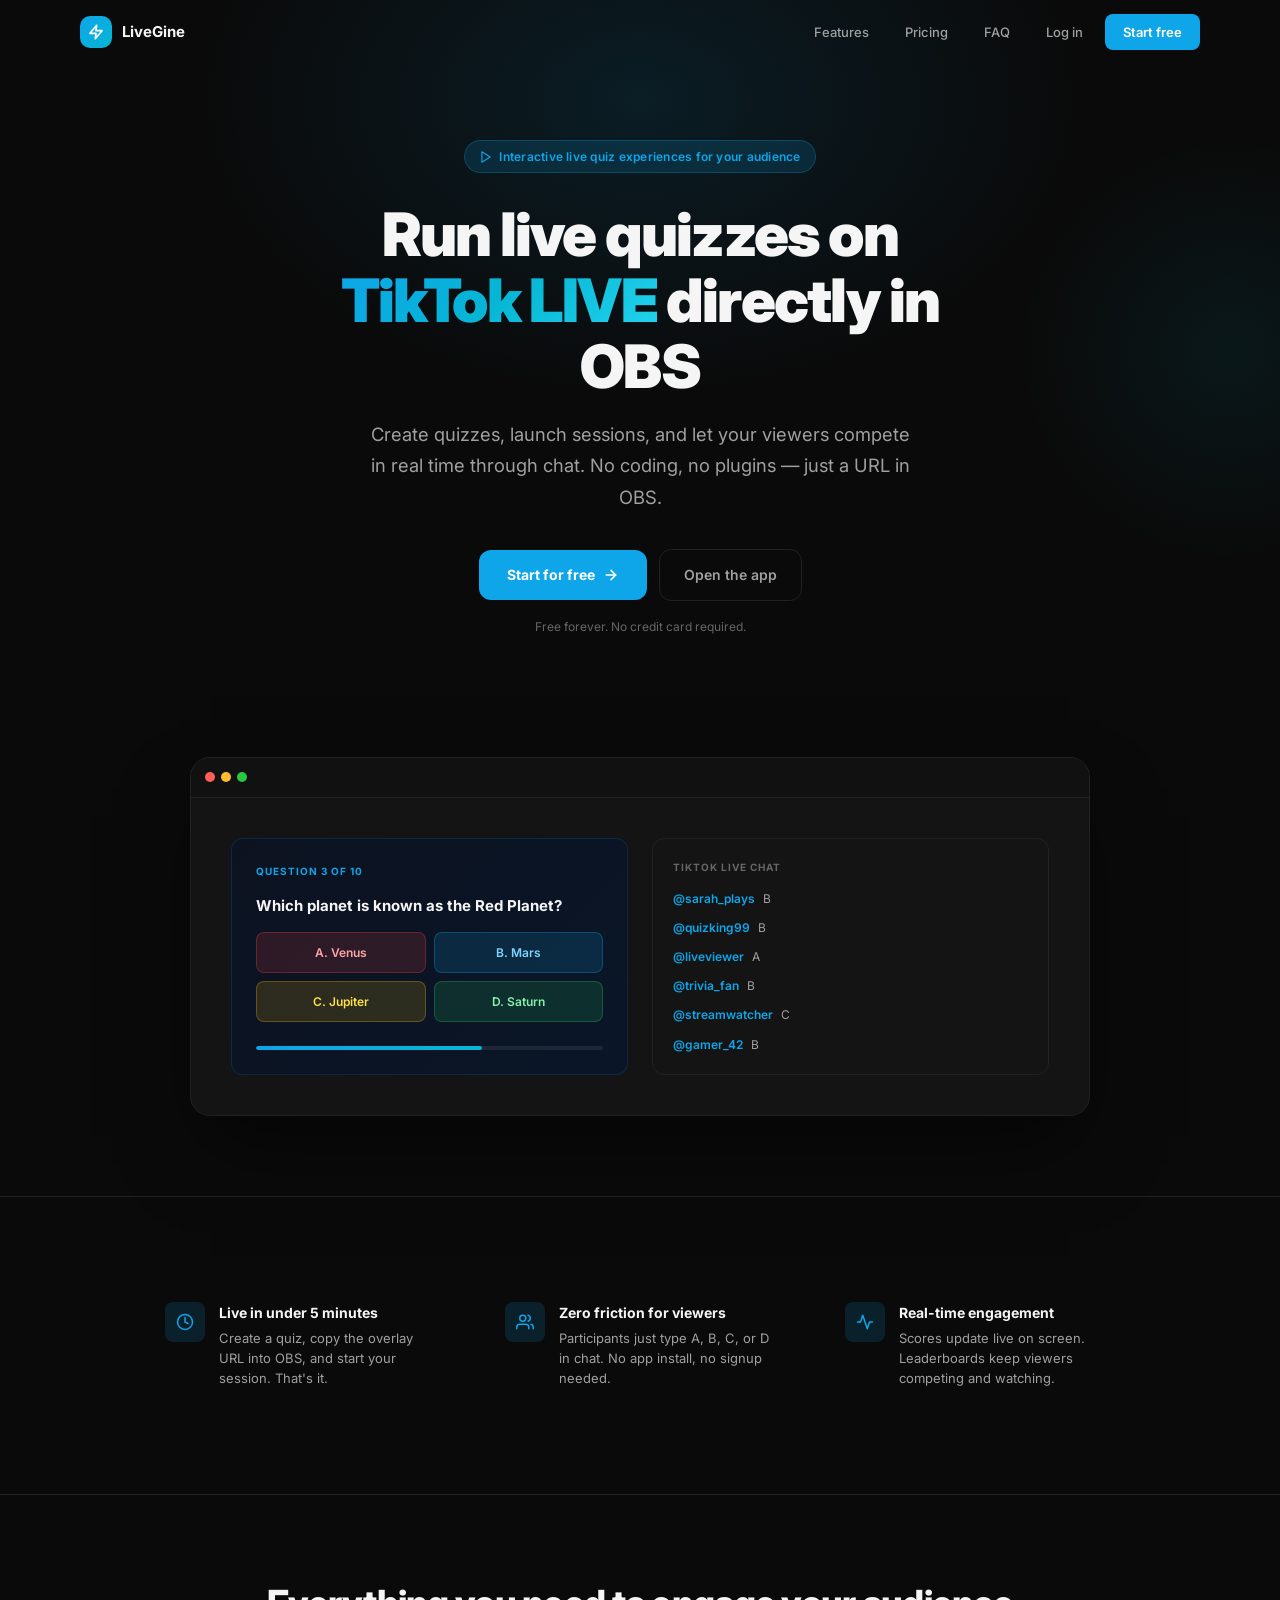
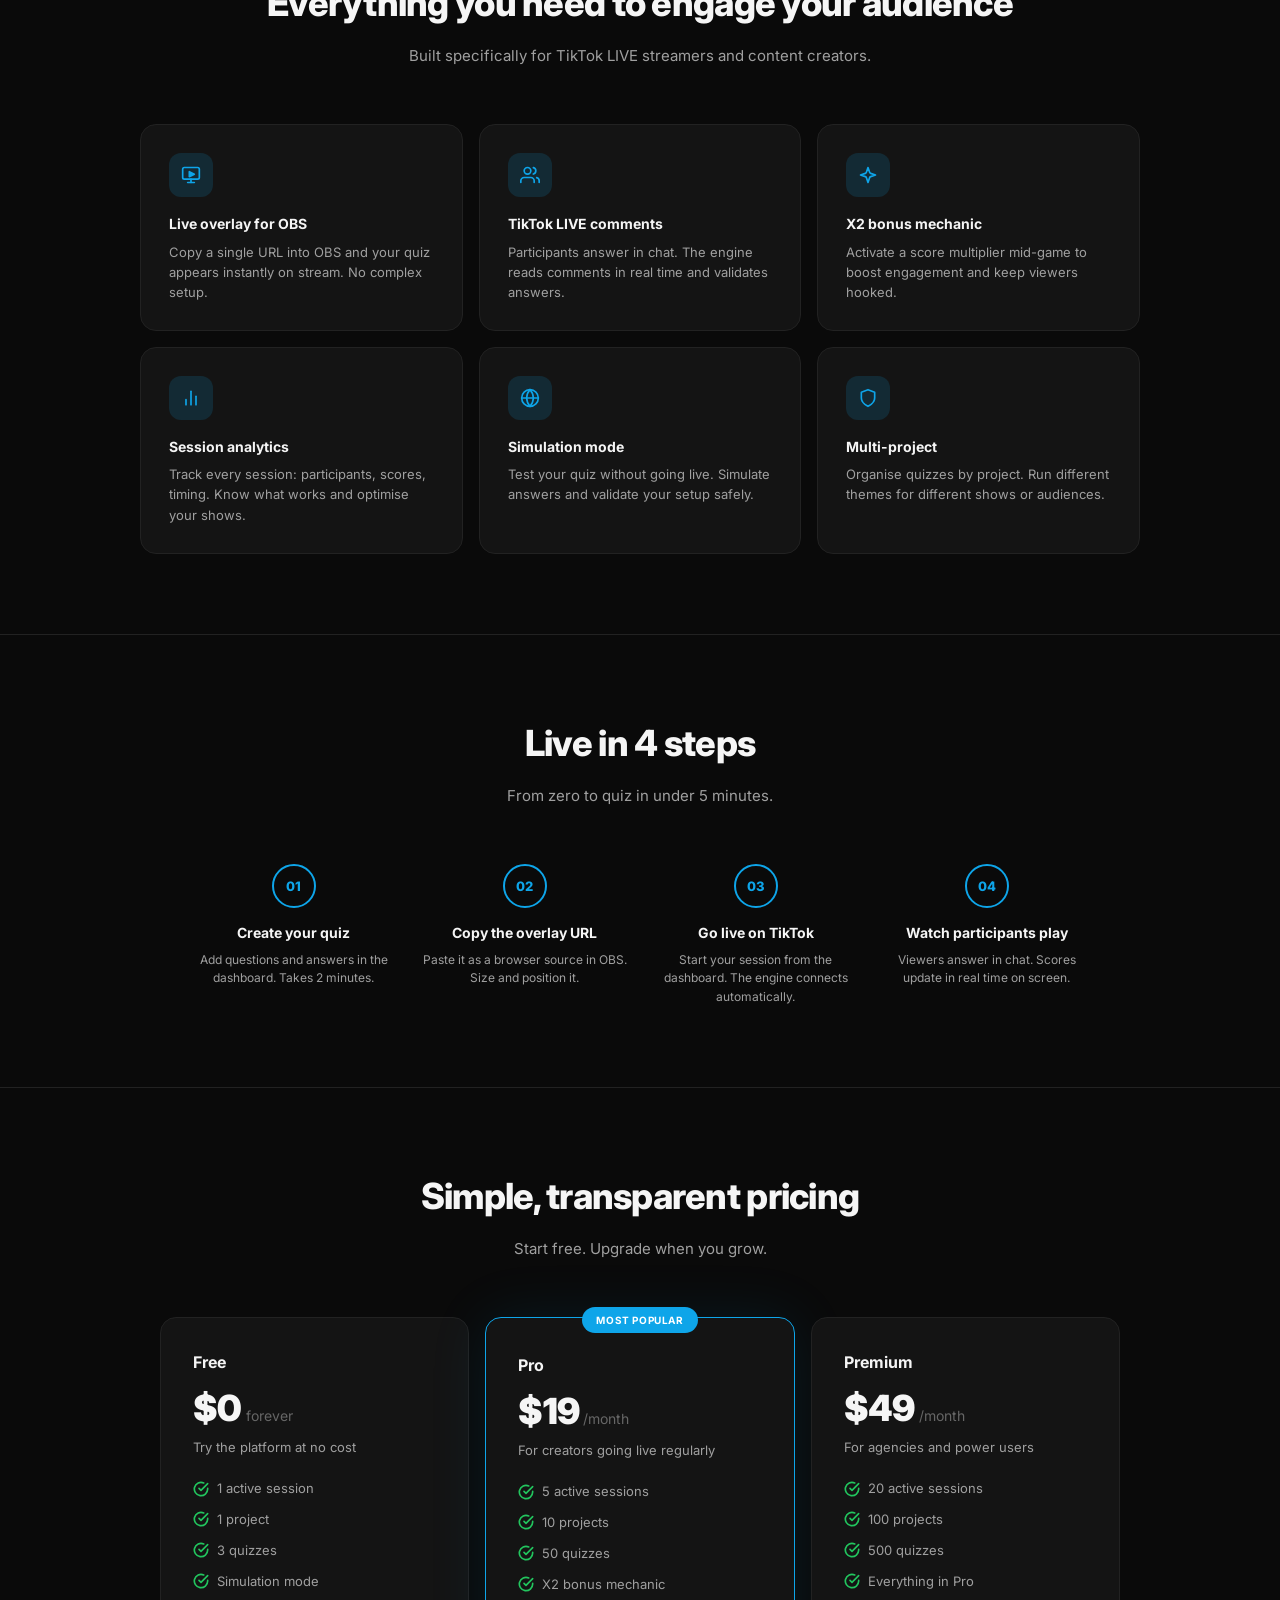
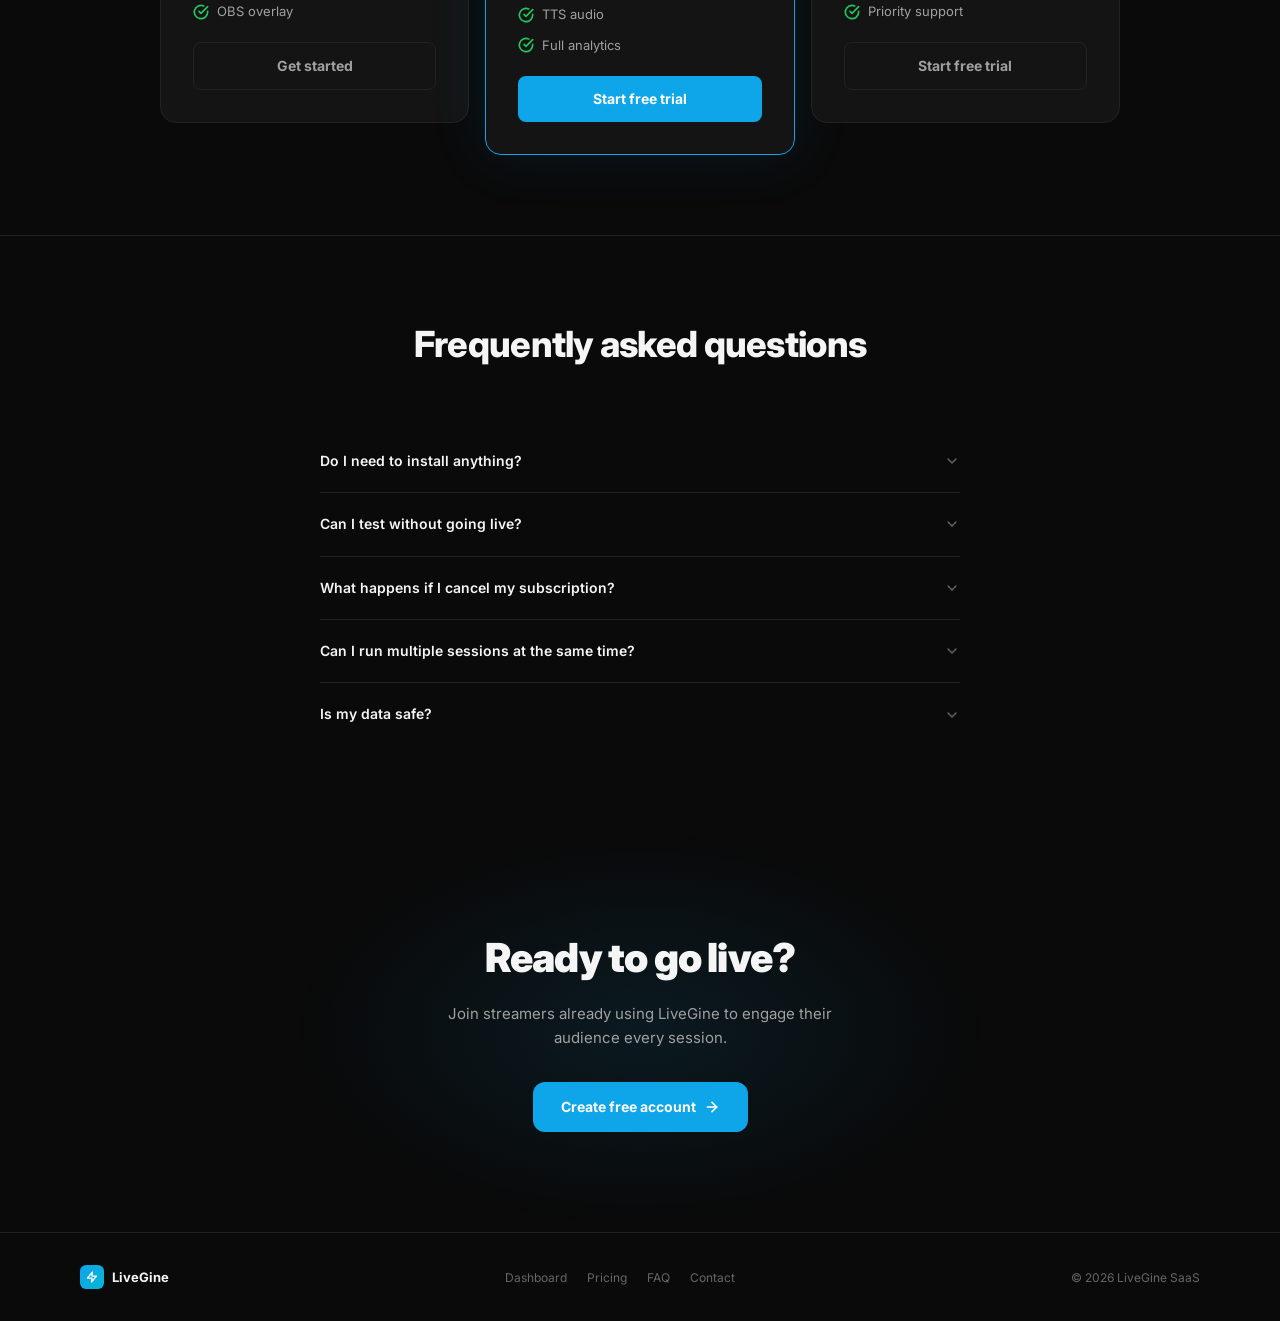
==== deploy/landing/index.html @ 0f33819a "Add standalone HTML landing page" ====
<!DOCTYPE html>
<html lang="en">
<head>
<meta charset="utf-8">
<meta name="viewport" content="width=device-width, initial-scale=1">
<title>LiveGine — Interactive Live Quiz Experiences for Your Audience</title>
<meta name="description" content="Run live quizzes on TikTok LIVE directly in OBS. Create quizzes, launch sessions, and let your viewers compete in real time through chat.">
<meta name="theme-color" content="#0a0a0a">
<link rel="preconnect" href="https://fonts.googleapis.com">
<link rel="preconnect" href="https://fonts.gstatic.com" crossorigin>
<link href="https://fonts.googleapis.com/css2?family=Inter:wght@400;500;600;700;800;900&display=swap" rel="stylesheet">
<style>
*,*::before,*::after{margin:0;padding:0;box-sizing:border-box}
:root{
  --bg-dark:#0a0a0a;--bg-card:#141414;--bg-card-hover:#1a1a1a;
  --text-primary:#f5f5f5;--text-secondary:#a0a0a0;--text-muted:#666;
  --accent:#0ea5e9;--accent-hover:#38bdf8;--accent-glow:rgba(14,165,233,.15);
  --border:#222;--border-hover:#333;
  --radius-sm:8px;--radius-md:12px;--radius-lg:16px;--radius-xl:20px;--radius-pill:100px;
}
html{scroll-behavior:smooth}
body{font-family:'Inter',system-ui,-apple-system,sans-serif;background:var(--bg-dark);color:var(--text-primary);line-height:1.6;-webkit-font-smoothing:antialiased;overflow-x:hidden}

/* ── Nav ─────────────────────────────── */
.nav{position:fixed;top:0;left:0;right:0;z-index:100;padding:0 24px;transition:background .3s,border-color .3s,backdrop-filter .3s}
.nav.scrolled{background:rgba(10,10,10,.85);backdrop-filter:blur(16px);-webkit-backdrop-filter:blur(16px);border-bottom:1px solid var(--border)}
.nav-inner{max-width:1120px;margin:0 auto;height:64px;display:flex;align-items:center;justify-content:space-between}
.nav-brand{display:flex;align-items:center;gap:10px;text-decoration:none}
.nav-logo{width:32px;height:32px;background:linear-gradient(135deg,#0ea5e9,#06b6d4);border-radius:10px;display:flex;align-items:center;justify-content:center}
.nav-logo svg{width:16px;height:16px;color:#fff}
.nav-name{font-weight:700;font-size:15px;color:var(--text-primary)}
.nav-links{display:flex;align-items:center;gap:8px}
.nav-link{font-size:13px;font-weight:500;color:var(--text-secondary);padding:6px 14px;border-radius:var(--radius-sm);text-decoration:none;transition:color .2s,background .2s}
.nav-link:hover{color:var(--text-primary);background:rgba(255,255,255,.05)}
.nav-cta{font-size:13px;font-weight:600;color:#fff;background:var(--accent);padding:8px 18px;border-radius:var(--radius-sm);text-decoration:none;transition:background .2s,transform .1s;border:none;cursor:pointer}
.nav-cta:hover{background:var(--accent-hover);transform:translateY(-1px)}

/* ── Hero ────────────────────────────── */
.hero{position:relative;padding:140px 24px 100px;text-align:center;overflow:hidden}
.hero-glow{position:absolute;top:-200px;left:50%;transform:translateX(-50%);width:900px;height:600px;background:radial-gradient(ellipse,rgba(14,165,233,.12) 0%,transparent 70%);pointer-events:none}
.hero-glow-2{position:absolute;top:100px;right:-200px;width:500px;height:500px;background:radial-gradient(circle,rgba(6,182,212,.08) 0%,transparent 60%);pointer-events:none}
.hero-content{position:relative;max-width:720px;margin:0 auto}
.hero-badge{display:inline-flex;align-items:center;gap:6px;background:var(--accent-glow);border:1px solid rgba(14,165,233,.25);color:var(--accent);font-size:12px;font-weight:600;padding:6px 14px;border-radius:var(--radius-pill);margin-bottom:28px;letter-spacing:.02em}
.hero-badge svg{width:14px;height:14px}
.hero h1{font-size:clamp(2.5rem,6vw,3.75rem);font-weight:900;line-height:1.1;letter-spacing:-.03em;margin-bottom:20px}
.hero h1 .accent{background:linear-gradient(135deg,#0ea5e9,#06b6d4,#22d3ee);-webkit-background-clip:text;-webkit-text-fill-color:transparent;background-clip:text}
.hero-sub{font-size:clamp(1rem,2.5vw,1.15rem);color:var(--text-secondary);max-width:540px;margin:0 auto 36px;line-height:1.7}
.hero-actions{display:flex;align-items:center;justify-content:center;gap:12px;flex-wrap:wrap}
.btn-primary{display:inline-flex;align-items:center;gap:8px;background:var(--accent);color:#fff;font-size:14px;font-weight:700;padding:14px 28px;border-radius:var(--radius-md);text-decoration:none;transition:background .2s,transform .15s,box-shadow .2s;border:none;cursor:pointer;box-shadow:0 0 0 0 rgba(14,165,233,.3)}
.btn-primary:hover{background:var(--accent-hover);transform:translateY(-2px);box-shadow:0 8px 30px rgba(14,165,233,.25)}
.btn-primary svg{width:16px;height:16px}
.btn-secondary{display:inline-flex;align-items:center;gap:8px;font-size:14px;font-weight:600;color:var(--text-secondary);padding:14px 24px;border-radius:var(--radius-md);border:1px solid var(--border);text-decoration:none;transition:color .2s,border-color .2s,background .2s;background:transparent;cursor:pointer}
.btn-secondary:hover{color:var(--text-primary);border-color:var(--border-hover);background:rgba(255,255,255,.03)}
.hero-note{font-size:12px;color:var(--text-muted);margin-top:16px}

/* ── Demo preview ────────────────────── */
.demo{padding:20px 24px 80px;position:relative}
.demo-inner{max-width:900px;margin:0 auto;border-radius:var(--radius-xl);overflow:hidden;border:1px solid var(--border);background:var(--bg-card);box-shadow:0 40px 80px -20px rgba(0,0,0,.6)}
.demo-bar{height:40px;background:#111;display:flex;align-items:center;gap:6px;padding:0 14px;border-bottom:1px solid var(--border)}
.demo-dot{width:10px;height:10px;border-radius:50%;background:#333}
.demo-dot.r{background:#ff5f57}.demo-dot.y{background:#febc2e}.demo-dot.g{background:#28c840}
.demo-screen{padding:40px;display:grid;grid-template-columns:1fr 1fr;gap:24px;min-height:260px}
.demo-overlay{background:linear-gradient(135deg,#0c1220,#0a1628);border-radius:var(--radius-md);padding:24px;border:1px solid rgba(14,165,233,.15);display:flex;flex-direction:column;gap:16px}
.demo-q-badge{font-size:10px;font-weight:700;color:var(--accent);text-transform:uppercase;letter-spacing:.1em}
.demo-q{font-size:15px;font-weight:700;color:var(--text-primary);line-height:1.4}
.demo-answers{display:grid;grid-template-columns:1fr 1fr;gap:8px}
.demo-answer{padding:10px 12px;border-radius:var(--radius-sm);font-size:12px;font-weight:600;text-align:center;border:1px solid rgba(255,255,255,.1)}
.demo-answer.a{background:rgba(239,68,68,.15);border-color:rgba(239,68,68,.3);color:#fca5a5}
.demo-answer.b{background:rgba(14,165,233,.15);border-color:rgba(14,165,233,.3);color:#7dd3fc}
.demo-answer.c{background:rgba(234,179,8,.15);border-color:rgba(234,179,8,.3);color:#fde047}
.demo-answer.d{background:rgba(34,197,94,.15);border-color:rgba(34,197,94,.3);color:#86efac}
.demo-chat{background:var(--bg-card);border-radius:var(--radius-md);padding:20px;border:1px solid var(--border);display:flex;flex-direction:column;gap:10px}
.demo-chat-title{font-size:10px;font-weight:700;color:var(--text-muted);text-transform:uppercase;letter-spacing:.1em;margin-bottom:4px}
.demo-msg{display:flex;align-items:center;gap:8px;font-size:12px}
.demo-msg .user{font-weight:600;color:var(--accent)}
.demo-msg .text{color:var(--text-secondary)}
.demo-timer{width:100%;height:4px;border-radius:4px;background:rgba(255,255,255,.08);overflow:hidden;margin-top:auto}
.demo-timer-fill{height:100%;width:65%;background:linear-gradient(90deg,#0ea5e9,#06b6d4);border-radius:4px;animation:timer-pulse 2s ease-in-out infinite}
@keyframes timer-pulse{0%,100%{opacity:.8}50%{opacity:1}}

/* ── Benefits ────────────────────────── */
.benefits{padding:80px 24px;border-top:1px solid var(--border)}
.benefits-inner{max-width:1000px;margin:0 auto;display:grid;grid-template-columns:repeat(3,1fr);gap:20px}
.benefit{display:flex;align-items:flex-start;gap:14px;padding:24px;border-radius:var(--radius-md);border:1px solid transparent;transition:border-color .2s,background .2s}
.benefit:hover{border-color:var(--border);background:var(--bg-card)}
.benefit-icon{width:40px;height:40px;border-radius:var(--radius-sm);background:var(--accent-glow);display:flex;align-items:center;justify-content:center;flex-shrink:0}
.benefit-icon svg{width:18px;height:18px;color:var(--accent)}
.benefit h3{font-size:14px;font-weight:700;color:var(--text-primary);margin-bottom:4px}
.benefit p{font-size:13px;color:var(--text-secondary);line-height:1.55}

/* ── Section headers ─────────────────── */
.section-header{text-align:center;margin-bottom:56px}
.section-header h2{font-size:clamp(1.5rem,4vw,2.25rem);font-weight:800;letter-spacing:-.02em;margin-bottom:12px}
.section-header p{font-size:15px;color:var(--text-secondary);max-width:480px;margin:0 auto}

/* ── Features ────────────────────────── */
.features{padding:80px 24px;border-top:1px solid var(--border)}
.features-grid{max-width:1000px;margin:0 auto;display:grid;grid-template-columns:repeat(3,1fr);gap:16px}
.feature-card{background:var(--bg-card);border:1px solid var(--border);border-radius:var(--radius-lg);padding:28px;transition:border-color .2s,transform .2s,box-shadow .2s}
.feature-card:hover{border-color:var(--border-hover);transform:translateY(-2px);box-shadow:0 12px 40px rgba(0,0,0,.3)}
.feature-icon{width:44px;height:44px;border-radius:var(--radius-md);background:var(--accent-glow);display:flex;align-items:center;justify-content:center;margin-bottom:16px}
.feature-icon svg{width:20px;height:20px;color:var(--accent)}
.feature-card h3{font-size:14px;font-weight:700;margin-bottom:6px}
.feature-card p{font-size:13px;color:var(--text-secondary);line-height:1.55}

/* ── Steps ───────────────────────────── */
.steps{padding:80px 24px;border-top:1px solid var(--border)}
.steps-grid{max-width:900px;margin:0 auto;display:grid;grid-template-columns:repeat(4,1fr);gap:24px;position:relative}
.steps-line{display:none}
.step{text-align:center}
.step-num{width:44px;height:44px;border-radius:50%;background:transparent;border:2px solid var(--accent);display:flex;align-items:center;justify-content:center;font-size:13px;font-weight:800;color:var(--accent);margin:0 auto 14px;position:relative;z-index:1}
.step h3{font-size:14px;font-weight:700;margin-bottom:6px}
.step p{font-size:12px;color:var(--text-secondary);line-height:1.55}

/* ── Pricing ─────────────────────────── */
.pricing{padding:80px 24px;border-top:1px solid var(--border)}
.pricing-grid{max-width:960px;margin:0 auto;display:grid;grid-template-columns:repeat(3,1fr);gap:16px;align-items:start}
.plan{background:var(--bg-card);border:1px solid var(--border);border-radius:var(--radius-lg);padding:32px;display:flex;flex-direction:column;gap:20px;transition:border-color .2s,transform .2s}
.plan:hover{transform:translateY(-2px)}
.plan.popular{border-color:var(--accent);box-shadow:0 0 60px rgba(14,165,233,.1)}
.plan-badge{text-align:center;margin:-44px 0 0}
.plan-badge span{display:inline-block;background:var(--accent);color:#fff;font-size:10px;font-weight:700;padding:5px 14px;border-radius:var(--radius-pill);text-transform:uppercase;letter-spacing:.06em}
.plan-header h3{font-size:16px;font-weight:700;margin-bottom:4px}
.plan-price{display:flex;align-items:baseline;gap:4px}
.plan-price .amount{font-size:36px;font-weight:900;letter-spacing:-.02em}
.plan-price .period{font-size:14px;color:var(--text-muted)}
.plan-tagline{font-size:13px;color:var(--text-secondary)}
.plan-features{list-style:none;display:flex;flex-direction:column;gap:10px;flex:1}
.plan-features li{display:flex;align-items:center;gap:8px;font-size:13px;color:var(--text-secondary)}
.plan-features li svg{width:16px;height:16px;color:#22c55e;flex-shrink:0}
.plan-cta{display:block;text-align:center;padding:12px;border-radius:var(--radius-sm);font-size:14px;font-weight:700;text-decoration:none;transition:background .2s,transform .1s;border:none;cursor:pointer}
.plan-cta.primary{background:var(--accent);color:#fff}
.plan-cta.primary:hover{background:var(--accent-hover);transform:translateY(-1px)}
.plan-cta.secondary{background:transparent;border:1px solid var(--border);color:var(--text-secondary)}
.plan-cta.secondary:hover{border-color:var(--border-hover);color:var(--text-primary)}

/* ── FAQ ─────────────────────────────── */
.faq{padding:80px 24px;border-top:1px solid var(--border)}
.faq-list{max-width:640px;margin:0 auto}
.faq-item{border-bottom:1px solid var(--border)}
.faq-item:last-child{border-bottom:none}
.faq-q{width:100%;display:flex;align-items:center;justify-content:space-between;gap:16px;padding:20px 0;background:none;border:none;cursor:pointer;text-align:left;font:inherit;color:var(--text-primary);font-size:14px;font-weight:600;transition:color .2s}
.faq-q:hover{color:var(--accent)}
.faq-q svg{width:16px;height:16px;color:var(--text-muted);flex-shrink:0;transition:transform .25s}
.faq-item.open .faq-q svg{transform:rotate(180deg)}
.faq-a{font-size:13px;color:var(--text-secondary);line-height:1.7;padding-bottom:20px;display:none}
.faq-item.open .faq-a{display:block}

/* ── Final CTA ───────────────────────── */
.final-cta{padding:100px 24px;text-align:center;position:relative;overflow:hidden}
.final-cta-glow{position:absolute;top:50%;left:50%;transform:translate(-50%,-50%);width:700px;height:400px;background:radial-gradient(ellipse,rgba(14,165,233,.1) 0%,transparent 70%);pointer-events:none}
.final-cta-content{position:relative}
.final-cta h2{font-size:clamp(1.75rem,4vw,2.5rem);font-weight:900;letter-spacing:-.02em;margin-bottom:12px}
.final-cta p{font-size:15px;color:var(--text-secondary);max-width:420px;margin:0 auto 32px}

/* ── Footer ──────────────────────────── */
.footer{padding:32px 24px;border-top:1px solid var(--border)}
.footer-inner{max-width:1120px;margin:0 auto;display:flex;align-items:center;justify-content:space-between;flex-wrap:wrap;gap:16px}
.footer-brand{display:flex;align-items:center;gap:8px}
.footer-logo{width:24px;height:24px;background:linear-gradient(135deg,#0ea5e9,#06b6d4);border-radius:6px;display:flex;align-items:center;justify-content:center}
.footer-logo svg{width:12px;height:12px;color:#fff}
.footer-name{font-size:13px;font-weight:700;color:var(--text-primary)}
.footer-links{display:flex;align-items:center;gap:20px}
.footer-links a{font-size:12px;color:var(--text-muted);text-decoration:none;transition:color .2s}
.footer-links a:hover{color:var(--text-secondary)}
.footer-copy{font-size:12px;color:var(--text-muted)}

/* ── Responsive ──────────────────────── */
@media(max-width:768px){
  .hero{padding:120px 20px 60px}
  .hero h1{font-size:2.25rem}
  .demo-screen{grid-template-columns:1fr;min-height:auto}
  .benefits-inner{grid-template-columns:1fr}
  .features-grid{grid-template-columns:1fr}
  .steps-grid{grid-template-columns:1fr 1fr;gap:20px}
  .pricing-grid{grid-template-columns:1fr;max-width:400px}
  .plan.popular{order:-1}
  .footer-inner{flex-direction:column;text-align:center}
}
@media(max-width:480px){
  .hero h1{font-size:1.85rem}
  .hero-actions{flex-direction:column;width:100%}
  .btn-primary,.btn-secondary{width:100%;justify-content:center}
  .nav-link.hide-mobile{display:none}
  .steps-grid{grid-template-columns:1fr}
  .demo-answers{grid-template-columns:1fr}
}

/* ── Animations ──────────────────────── */
@keyframes fade-up{from{opacity:0;transform:translateY(20px)}to{opacity:1;transform:translateY(0)}}
.animate-in{animation:fade-up .6s ease-out both}
.delay-1{animation-delay:.1s}.delay-2{animation-delay:.2s}.delay-3{animation-delay:.3s}
</style>
</head>
<body>

<!-- ── Nav ─────────────────────────────────────────────────────────────────── -->
<nav class="nav" id="nav">
  <div class="nav-inner">
    <a href="/" class="nav-brand">
      <div class="nav-logo"><svg xmlns="http://www.w3.org/2000/svg" viewBox="0 0 24 24" fill="none" stroke="currentColor" stroke-width="2.5" stroke-linecap="round" stroke-linejoin="round"><polygon points="13 2 3 14 12 14 11 22 21 10 12 10 13 2"/></svg></div>
      <span class="nav-name">LiveGine</span>
    </a>
    <div class="nav-links">
      <a href="#features" class="nav-link hide-mobile">Features</a>
      <a href="#pricing" class="nav-link hide-mobile">Pricing</a>
      <a href="#faq" class="nav-link hide-mobile">FAQ</a>
      <a href="https://app.livegine.com" class="nav-link">Log in</a>
      <a href="https://app.livegine.com" class="nav-cta">Start free</a>
    </div>
  </div>
</nav>

<!-- ── Hero ────────────────────────────────────────────────────────────────── -->
<section class="hero">
  <div class="hero-glow"></div>
  <div class="hero-glow-2"></div>
  <div class="hero-content">
    <div class="hero-badge animate-in">
      <svg xmlns="http://www.w3.org/2000/svg" viewBox="0 0 24 24" fill="none" stroke="currentColor" stroke-width="2" stroke-linecap="round" stroke-linejoin="round"><polygon points="5 3 19 12 5 21 5 3"/></svg>
      Interactive live quiz experiences for your audience
    </div>
    <h1 class="animate-in delay-1">
      Run live quizzes on<br><span class="accent">TikTok LIVE</span> directly in OBS
    </h1>
    <p class="hero-sub animate-in delay-2">
      Create quizzes, launch sessions, and let your viewers compete in real time through chat. No coding, no plugins — just a URL in OBS.
    </p>
    <div class="hero-actions animate-in delay-3">
      <a href="https://app.livegine.com" class="btn-primary">
        Start for free
        <svg xmlns="http://www.w3.org/2000/svg" viewBox="0 0 24 24" fill="none" stroke="currentColor" stroke-width="2.5" stroke-linecap="round" stroke-linejoin="round"><line x1="5" y1="12" x2="19" y2="12"/><polyline points="12 5 19 12 12 19"/></svg>
      </a>
      <a href="https://app.livegine.com" class="btn-secondary">Open the app</a>
    </div>
    <p class="hero-note">Free forever. No credit card required.</p>
  </div>
</section>

<!-- ── Demo preview ────────────────────────────────────────────────────────── -->
<section class="demo">
  <div class="demo-inner animate-in">
    <div class="demo-bar">
      <span class="demo-dot r"></span>
      <span class="demo-dot y"></span>
      <span class="demo-dot g"></span>
    </div>
    <div class="demo-screen">
      <div class="demo-overlay">
        <span class="demo-q-badge">Question 3 of 10</span>
        <p class="demo-q">Which planet is known as the Red Planet?</p>
        <div class="demo-answers">
          <div class="demo-answer a">A. Venus</div>
          <div class="demo-answer b">B. Mars</div>
          <div class="demo-answer c">C. Jupiter</div>
          <div class="demo-answer d">D. Saturn</div>
        </div>
        <div class="demo-timer"><div class="demo-timer-fill"></div></div>
      </div>
      <div class="demo-chat">
        <span class="demo-chat-title">TikTok LIVE Chat</span>
        <div class="demo-msg"><span class="user">@sarah_plays</span><span class="text">B</span></div>
        <div class="demo-msg"><span class="user">@quizking99</span><span class="text">B</span></div>
        <div class="demo-msg"><span class="user">@liveviewer</span><span class="text">A</span></div>
        <div class="demo-msg"><span class="user">@trivia_fan</span><span class="text">B</span></div>
        <div class="demo-msg"><span class="user">@streamwatcher</span><span class="text">C</span></div>
        <div class="demo-msg"><span class="user">@gamer_42</span><span class="text">B</span></div>
      </div>
    </div>
  </div>
</section>

<!-- ── Benefits bar ────────────────────────────────────────────────────────── -->
<section class="benefits">
  <div class="benefits-inner">
    <div class="benefit">
      <div class="benefit-icon"><svg xmlns="http://www.w3.org/2000/svg" viewBox="0 0 24 24" fill="none" stroke="currentColor" stroke-width="2" stroke-linecap="round" stroke-linejoin="round"><circle cx="12" cy="12" r="10"/><polyline points="12 6 12 12 16 14"/></svg></div>
      <div><h3>Live in under 5 minutes</h3><p>Create a quiz, copy the overlay URL into OBS, and start your session. That's it.</p></div>
    </div>
    <div class="benefit">
      <div class="benefit-icon"><svg xmlns="http://www.w3.org/2000/svg" viewBox="0 0 24 24" fill="none" stroke="currentColor" stroke-width="2" stroke-linecap="round" stroke-linejoin="round"><path d="M17 21v-2a4 4 0 0 0-4-4H5a4 4 0 0 0-4 4v2"/><circle cx="9" cy="7" r="4"/><path d="M23 21v-2a4 4 0 0 0-3-3.87"/><path d="M16 3.13a4 4 0 0 1 0 7.75"/></svg></div>
      <div><h3>Zero friction for viewers</h3><p>Participants just type A, B, C, or D in chat. No app install, no signup needed.</p></div>
    </div>
    <div class="benefit">
      <div class="benefit-icon"><svg xmlns="http://www.w3.org/2000/svg" viewBox="0 0 24 24" fill="none" stroke="currentColor" stroke-width="2" stroke-linecap="round" stroke-linejoin="round"><polyline points="22 12 18 12 15 21 9 3 6 12 2 12"/></svg></div>
      <div><h3>Real-time engagement</h3><p>Scores update live on screen. Leaderboards keep viewers competing and watching.</p></div>
    </div>
  </div>
</section>

<!-- ── Features ─────────────────────────────────────────────────────────────── -->
<section class="features" id="features">
  <div class="section-header">
    <h2>Everything you need to engage your audience</h2>
    <p>Built specifically for TikTok LIVE streamers and content creators.</p>
  </div>
  <div class="features-grid">
    <div class="feature-card">
      <div class="feature-icon"><svg xmlns="http://www.w3.org/2000/svg" viewBox="0 0 24 24" fill="none" stroke="currentColor" stroke-width="2" stroke-linecap="round" stroke-linejoin="round"><rect x="2" y="3" width="20" height="14" rx="2" ry="2"/><line x1="8" y1="21" x2="16" y2="21"/><line x1="12" y1="17" x2="12" y2="21"/><polygon points="10 8 16 11 10 14 10 8" fill="currentColor"/></svg></div>
      <h3>Live overlay for OBS</h3>
      <p>Copy a single URL into OBS and your quiz appears instantly on stream. No complex setup.</p>
    </div>
    <div class="feature-card">
      <div class="feature-icon"><svg xmlns="http://www.w3.org/2000/svg" viewBox="0 0 24 24" fill="none" stroke="currentColor" stroke-width="2" stroke-linecap="round" stroke-linejoin="round"><path d="M17 21v-2a4 4 0 0 0-4-4H5a4 4 0 0 0-4 4v2"/><circle cx="9" cy="7" r="4"/><path d="M23 21v-2a4 4 0 0 0-3-3.87"/><path d="M16 3.13a4 4 0 0 1 0 7.75"/></svg></div>
      <h3>TikTok LIVE comments</h3>
      <p>Participants answer in chat. The engine reads comments in real time and validates answers.</p>
    </div>
    <div class="feature-card">
      <div class="feature-icon"><svg xmlns="http://www.w3.org/2000/svg" viewBox="0 0 24 24" fill="none" stroke="currentColor" stroke-width="2" stroke-linecap="round" stroke-linejoin="round"><path d="m12 3-1.912 5.813a2 2 0 0 1-1.275 1.275L3 12l5.813 1.912a2 2 0 0 1 1.275 1.275L12 21l1.912-5.813a2 2 0 0 1 1.275-1.275L21 12l-5.813-1.912a2 2 0 0 1-1.275-1.275L12 3Z"/></svg></div>
      <h3>X2 bonus mechanic</h3>
      <p>Activate a score multiplier mid-game to boost engagement and keep viewers hooked.</p>
    </div>
    <div class="feature-card">
      <div class="feature-icon"><svg xmlns="http://www.w3.org/2000/svg" viewBox="0 0 24 24" fill="none" stroke="currentColor" stroke-width="2" stroke-linecap="round" stroke-linejoin="round"><line x1="18" y1="20" x2="18" y2="10"/><line x1="12" y1="20" x2="12" y2="4"/><line x1="6" y1="20" x2="6" y2="14"/></svg></div>
      <h3>Session analytics</h3>
      <p>Track every session: participants, scores, timing. Know what works and optimise your shows.</p>
    </div>
    <div class="feature-card">
      <div class="feature-icon"><svg xmlns="http://www.w3.org/2000/svg" viewBox="0 0 24 24" fill="none" stroke="currentColor" stroke-width="2" stroke-linecap="round" stroke-linejoin="round"><circle cx="12" cy="12" r="10"/><line x1="2" y1="12" x2="22" y2="12"/><path d="M12 2a15.3 15.3 0 0 1 4 10 15.3 15.3 0 0 1-4 10 15.3 15.3 0 0 1-4-10 15.3 15.3 0 0 1 4-10z"/></svg></div>
      <h3>Simulation mode</h3>
      <p>Test your quiz without going live. Simulate answers and validate your setup safely.</p>
    </div>
    <div class="feature-card">
      <div class="feature-icon"><svg xmlns="http://www.w3.org/2000/svg" viewBox="0 0 24 24" fill="none" stroke="currentColor" stroke-width="2" stroke-linecap="round" stroke-linejoin="round"><path d="M12 22s8-4 8-10V5l-8-3-8 3v7c0 6 8 10 8 10z"/></svg></div>
      <h3>Multi-project</h3>
      <p>Organise quizzes by project. Run different themes for different shows or audiences.</p>
    </div>
  </div>
</section>

<!-- ── Steps ────────────────────────────────────────────────────────────────── -->
<section class="steps">
  <div class="section-header">
    <h2>Live in 4 steps</h2>
    <p>From zero to quiz in under 5 minutes.</p>
  </div>
  <div class="steps-grid">
    <div class="step">
      <div class="step-num">01</div>
      <h3>Create your quiz</h3>
      <p>Add questions and answers in the dashboard. Takes 2 minutes.</p>
    </div>
    <div class="step">
      <div class="step-num">02</div>
      <h3>Copy the overlay URL</h3>
      <p>Paste it as a browser source in OBS. Size and position it.</p>
    </div>
    <div class="step">
      <div class="step-num">03</div>
      <h3>Go live on TikTok</h3>
      <p>Start your session from the dashboard. The engine connects automatically.</p>
    </div>
    <div class="step">
      <div class="step-num">04</div>
      <h3>Watch participants play</h3>
      <p>Viewers answer in chat. Scores update in real time on screen.</p>
    </div>
  </div>
</section>

<!-- ── Pricing ──────────────────────────────────────────────────────────────── -->
<section class="pricing" id="pricing">
  <div class="section-header">
    <h2>Simple, transparent pricing</h2>
    <p>Start free. Upgrade when you grow.</p>
  </div>
  <div class="pricing-grid">
    <!-- Free -->
    <div class="plan">
      <div class="plan-header">
        <h3>Free</h3>
        <div class="plan-price"><span class="amount">$0</span><span class="period">forever</span></div>
        <p class="plan-tagline">Try the platform at no cost</p>
      </div>
      <ul class="plan-features">
        <li><svg xmlns="http://www.w3.org/2000/svg" viewBox="0 0 24 24" fill="none" stroke="currentColor" stroke-width="2.5" stroke-linecap="round" stroke-linejoin="round"><path d="M22 11.08V12a10 10 0 1 1-5.93-9.14"/><polyline points="22 4 12 14.01 9 11.01"/></svg>1 active session</li>
        <li><svg xmlns="http://www.w3.org/2000/svg" viewBox="0 0 24 24" fill="none" stroke="currentColor" stroke-width="2.5" stroke-linecap="round" stroke-linejoin="round"><path d="M22 11.08V12a10 10 0 1 1-5.93-9.14"/><polyline points="22 4 12 14.01 9 11.01"/></svg>1 project</li>
        <li><svg xmlns="http://www.w3.org/2000/svg" viewBox="0 0 24 24" fill="none" stroke="currentColor" stroke-width="2.5" stroke-linecap="round" stroke-linejoin="round"><path d="M22 11.08V12a10 10 0 1 1-5.93-9.14"/><polyline points="22 4 12 14.01 9 11.01"/></svg>3 quizzes</li>
        <li><svg xmlns="http://www.w3.org/2000/svg" viewBox="0 0 24 24" fill="none" stroke="currentColor" stroke-width="2.5" stroke-linecap="round" stroke-linejoin="round"><path d="M22 11.08V12a10 10 0 1 1-5.93-9.14"/><polyline points="22 4 12 14.01 9 11.01"/></svg>Simulation mode</li>
        <li><svg xmlns="http://www.w3.org/2000/svg" viewBox="0 0 24 24" fill="none" stroke="currentColor" stroke-width="2.5" stroke-linecap="round" stroke-linejoin="round"><path d="M22 11.08V12a10 10 0 1 1-5.93-9.14"/><polyline points="22 4 12 14.01 9 11.01"/></svg>OBS overlay</li>
      </ul>
      <a href="https://app.livegine.com" class="plan-cta secondary">Get started</a>
    </div>
    <!-- Pro -->
    <div class="plan popular">
      <div class="plan-badge"><span>Most popular</span></div>
      <div class="plan-header">
        <h3>Pro</h3>
        <div class="plan-price"><span class="amount">$19</span><span class="period">/month</span></div>
        <p class="plan-tagline">For creators going live regularly</p>
      </div>
      <ul class="plan-features">
        <li><svg xmlns="http://www.w3.org/2000/svg" viewBox="0 0 24 24" fill="none" stroke="currentColor" stroke-width="2.5" stroke-linecap="round" stroke-linejoin="round"><path d="M22 11.08V12a10 10 0 1 1-5.93-9.14"/><polyline points="22 4 12 14.01 9 11.01"/></svg>5 active sessions</li>
        <li><svg xmlns="http://www.w3.org/2000/svg" viewBox="0 0 24 24" fill="none" stroke="currentColor" stroke-width="2.5" stroke-linecap="round" stroke-linejoin="round"><path d="M22 11.08V12a10 10 0 1 1-5.93-9.14"/><polyline points="22 4 12 14.01 9 11.01"/></svg>10 projects</li>
        <li><svg xmlns="http://www.w3.org/2000/svg" viewBox="0 0 24 24" fill="none" stroke="currentColor" stroke-width="2.5" stroke-linecap="round" stroke-linejoin="round"><path d="M22 11.08V12a10 10 0 1 1-5.93-9.14"/><polyline points="22 4 12 14.01 9 11.01"/></svg>50 quizzes</li>
        <li><svg xmlns="http://www.w3.org/2000/svg" viewBox="0 0 24 24" fill="none" stroke="currentColor" stroke-width="2.5" stroke-linecap="round" stroke-linejoin="round"><path d="M22 11.08V12a10 10 0 1 1-5.93-9.14"/><polyline points="22 4 12 14.01 9 11.01"/></svg>X2 bonus mechanic</li>
        <li><svg xmlns="http://www.w3.org/2000/svg" viewBox="0 0 24 24" fill="none" stroke="currentColor" stroke-width="2.5" stroke-linecap="round" stroke-linejoin="round"><path d="M22 11.08V12a10 10 0 1 1-5.93-9.14"/><polyline points="22 4 12 14.01 9 11.01"/></svg>TTS audio</li>
        <li><svg xmlns="http://www.w3.org/2000/svg" viewBox="0 0 24 24" fill="none" stroke="currentColor" stroke-width="2.5" stroke-linecap="round" stroke-linejoin="round"><path d="M22 11.08V12a10 10 0 1 1-5.93-9.14"/><polyline points="22 4 12 14.01 9 11.01"/></svg>Full analytics</li>
      </ul>
      <a href="https://app.livegine.com" class="plan-cta primary">Start free trial</a>
    </div>
    <!-- Premium -->
    <div class="plan">
      <div class="plan-header">
        <h3>Premium</h3>
        <div class="plan-price"><span class="amount">$49</span><span class="period">/month</span></div>
        <p class="plan-tagline">For agencies and power users</p>
      </div>
      <ul class="plan-features">
        <li><svg xmlns="http://www.w3.org/2000/svg" viewBox="0 0 24 24" fill="none" stroke="currentColor" stroke-width="2.5" stroke-linecap="round" stroke-linejoin="round"><path d="M22 11.08V12a10 10 0 1 1-5.93-9.14"/><polyline points="22 4 12 14.01 9 11.01"/></svg>20 active sessions</li>
        <li><svg xmlns="http://www.w3.org/2000/svg" viewBox="0 0 24 24" fill="none" stroke="currentColor" stroke-width="2.5" stroke-linecap="round" stroke-linejoin="round"><path d="M22 11.08V12a10 10 0 1 1-5.93-9.14"/><polyline points="22 4 12 14.01 9 11.01"/></svg>100 projects</li>
        <li><svg xmlns="http://www.w3.org/2000/svg" viewBox="0 0 24 24" fill="none" stroke="currentColor" stroke-width="2.5" stroke-linecap="round" stroke-linejoin="round"><path d="M22 11.08V12a10 10 0 1 1-5.93-9.14"/><polyline points="22 4 12 14.01 9 11.01"/></svg>500 quizzes</li>
        <li><svg xmlns="http://www.w3.org/2000/svg" viewBox="0 0 24 24" fill="none" stroke="currentColor" stroke-width="2.5" stroke-linecap="round" stroke-linejoin="round"><path d="M22 11.08V12a10 10 0 1 1-5.93-9.14"/><polyline points="22 4 12 14.01 9 11.01"/></svg>Everything in Pro</li>
        <li><svg xmlns="http://www.w3.org/2000/svg" viewBox="0 0 24 24" fill="none" stroke="currentColor" stroke-width="2.5" stroke-linecap="round" stroke-linejoin="round"><path d="M22 11.08V12a10 10 0 1 1-5.93-9.14"/><polyline points="22 4 12 14.01 9 11.01"/></svg>Priority support</li>
      </ul>
      <a href="https://app.livegine.com" class="plan-cta secondary">Start free trial</a>
    </div>
  </div>
</section>

<!-- ── FAQ ──────────────────────────────────────────────────────────────────── -->
<section class="faq" id="faq">
  <div class="section-header">
    <h2>Frequently asked questions</h2>
  </div>
  <div class="faq-list">
    <div class="faq-item">
      <button class="faq-q" onclick="this.parentElement.classList.toggle('open')">
        Do I need to install anything?
        <svg xmlns="http://www.w3.org/2000/svg" viewBox="0 0 24 24" fill="none" stroke="currentColor" stroke-width="2" stroke-linecap="round" stroke-linejoin="round"><polyline points="6 9 12 15 18 9"/></svg>
      </button>
      <div class="faq-a">No. The dashboard is fully browser-based. Only OBS is needed on your streaming computer to display the overlay.</div>
    </div>
    <div class="faq-item">
      <button class="faq-q" onclick="this.parentElement.classList.toggle('open')">
        Can I test without going live?
        <svg xmlns="http://www.w3.org/2000/svg" viewBox="0 0 24 24" fill="none" stroke="currentColor" stroke-width="2" stroke-linecap="round" stroke-linejoin="round"><polyline points="6 9 12 15 18 9"/></svg>
      </button>
      <div class="faq-a">Yes. Simulation mode lets you run a full quiz session without a TikTok LIVE, so you can rehearse and validate your setup.</div>
    </div>
    <div class="faq-item">
      <button class="faq-q" onclick="this.parentElement.classList.toggle('open')">
        What happens if I cancel my subscription?
        <svg xmlns="http://www.w3.org/2000/svg" viewBox="0 0 24 24" fill="none" stroke="currentColor" stroke-width="2" stroke-linecap="round" stroke-linejoin="round"><polyline points="6 9 12 15 18 9"/></svg>
      </button>
      <div class="faq-a">Your account reverts to the Free plan at the end of the billing period. You keep access to your projects and quizzes.</div>
    </div>
    <div class="faq-item">
      <button class="faq-q" onclick="this.parentElement.classList.toggle('open')">
        Can I run multiple sessions at the same time?
        <svg xmlns="http://www.w3.org/2000/svg" viewBox="0 0 24 24" fill="none" stroke="currentColor" stroke-width="2" stroke-linecap="round" stroke-linejoin="round"><polyline points="6 9 12 15 18 9"/></svg>
      </button>
      <div class="faq-a">Yes, on Pro and Premium plans. Each session runs in full isolation with its own overlay URL and quiz engine.</div>
    </div>
    <div class="faq-item">
      <button class="faq-q" onclick="this.parentElement.classList.toggle('open')">
        Is my data safe?
        <svg xmlns="http://www.w3.org/2000/svg" viewBox="0 0 24 24" fill="none" stroke="currentColor" stroke-width="2" stroke-linecap="round" stroke-linejoin="round"><polyline points="6 9 12 15 18 9"/></svg>
      </button>
      <div class="faq-a">Yes. Each user's data is isolated. Sessions, quizzes and scores are stored securely and never shared.</div>
    </div>
  </div>
</section>

<!-- ── Final CTA ───────────────────────────────────────────────────────────── -->
<section class="final-cta">
  <div class="final-cta-glow"></div>
  <div class="final-cta-content">
    <h2>Ready to go live?</h2>
    <p>Join streamers already using LiveGine to engage their audience every session.</p>
    <a href="https://app.livegine.com" class="btn-primary">
      Create free account
      <svg xmlns="http://www.w3.org/2000/svg" viewBox="0 0 24 24" fill="none" stroke="currentColor" stroke-width="2.5" stroke-linecap="round" stroke-linejoin="round"><line x1="5" y1="12" x2="19" y2="12"/><polyline points="12 5 19 12 12 19"/></svg>
    </a>
  </div>
</section>

<!-- ── Footer ──────────────────────────────────────────────────────────────── -->
<footer class="footer">
  <div class="footer-inner">
    <div class="footer-brand">
      <div class="footer-logo"><svg xmlns="http://www.w3.org/2000/svg" viewBox="0 0 24 24" fill="none" stroke="currentColor" stroke-width="2.5" stroke-linecap="round" stroke-linejoin="round"><polygon points="13 2 3 14 12 14 11 22 21 10 12 10 13 2"/></svg></div>
      <span class="footer-name">LiveGine</span>
    </div>
    <div class="footer-links">
      <a href="https://app.livegine.com">Dashboard</a>
      <a href="#pricing">Pricing</a>
      <a href="#faq">FAQ</a>
      <a href="mailto:support@livegine.com">Contact</a>
    </div>
    <p class="footer-copy" id="footer-year"></p>
  </div>
</footer>

<script>
// Nav scroll effect
const nav=document.getElementById('nav');
window.addEventListener('scroll',()=>{nav.classList.toggle('scrolled',window.scrollY>20)},{passive:true});

// Footer year
document.getElementById('footer-year').textContent='\u00A9 '+new Date().getFullYear()+' LiveGine SaaS';

// Intersection observer for scroll animations
if('IntersectionObserver' in window){
  const obs=new IntersectionObserver((entries)=>{
    entries.forEach(e=>{if(e.isIntersecting){e.target.classList.add('animate-in');obs.unobserve(e.target)}});
  },{threshold:.15});
  document.querySelectorAll('.feature-card,.benefit,.step,.plan').forEach(el=>obs.observe(el));
}
</script>
</body>
</html>
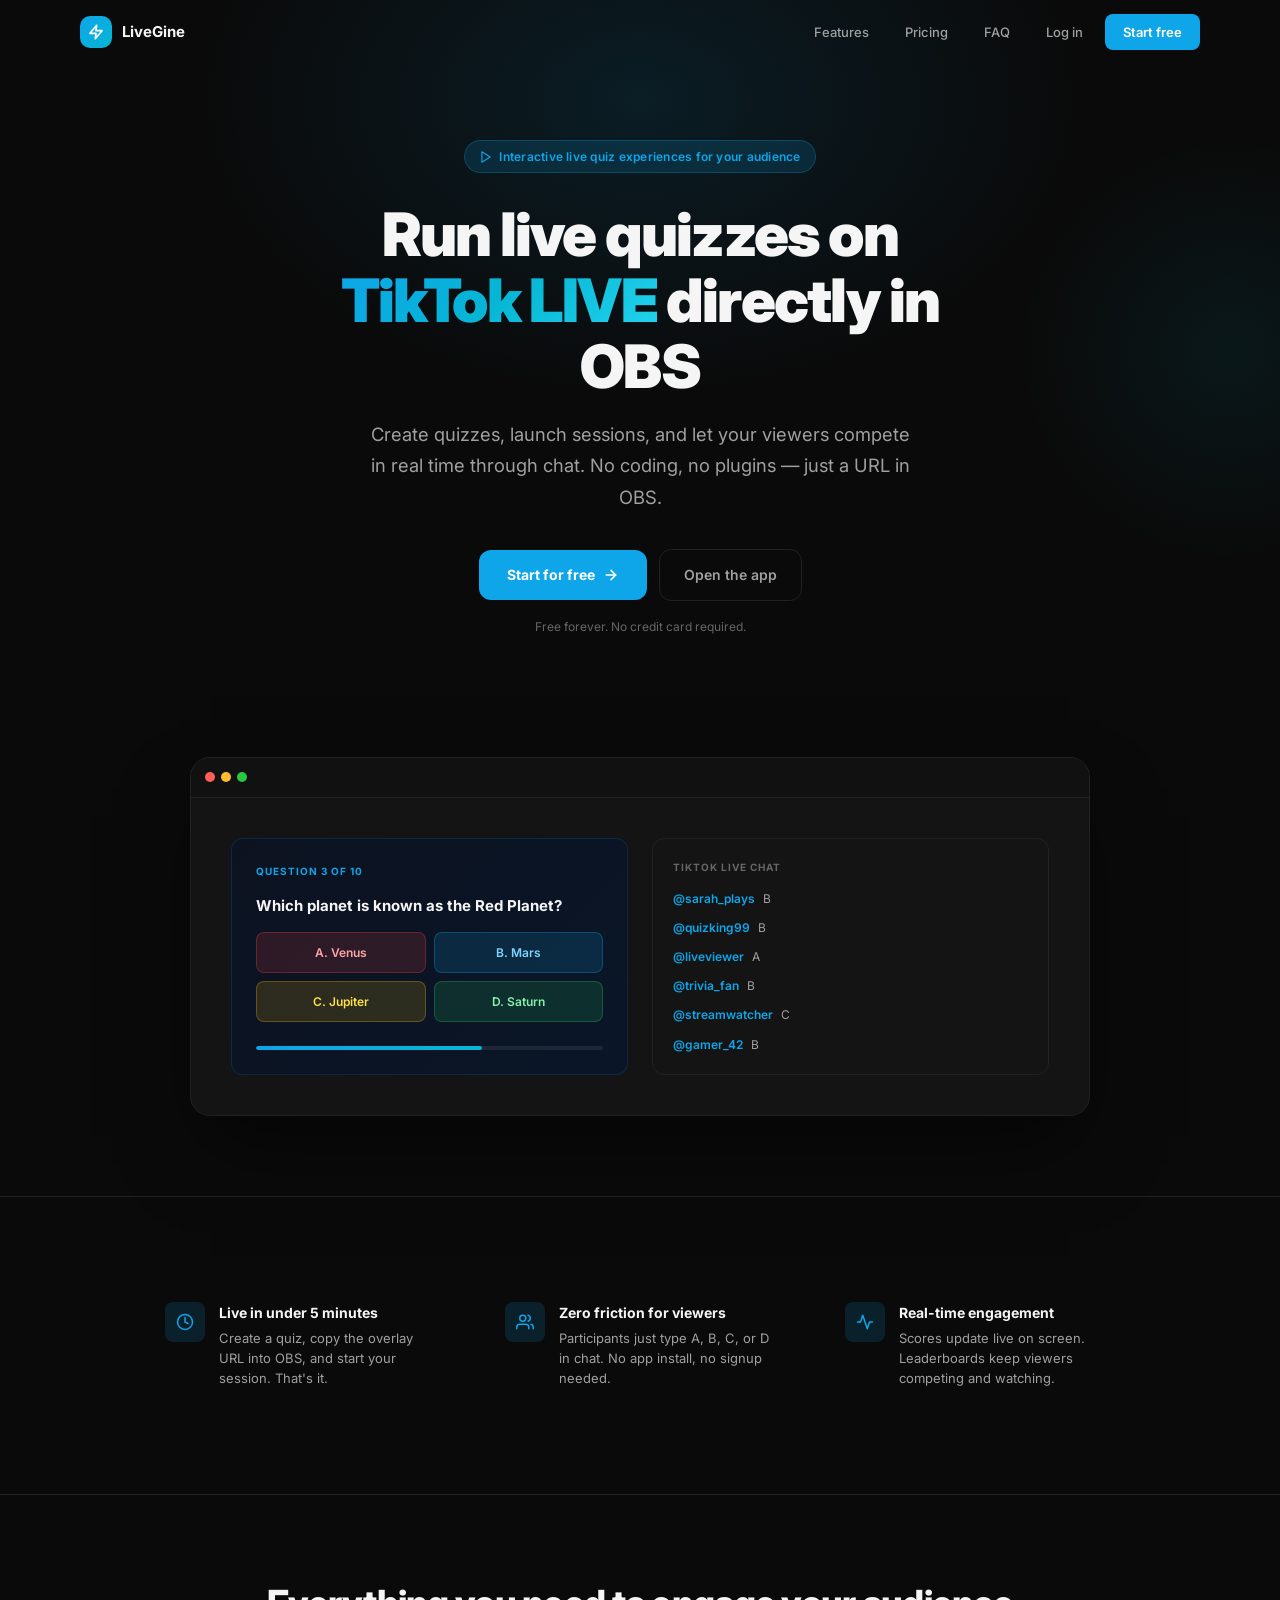
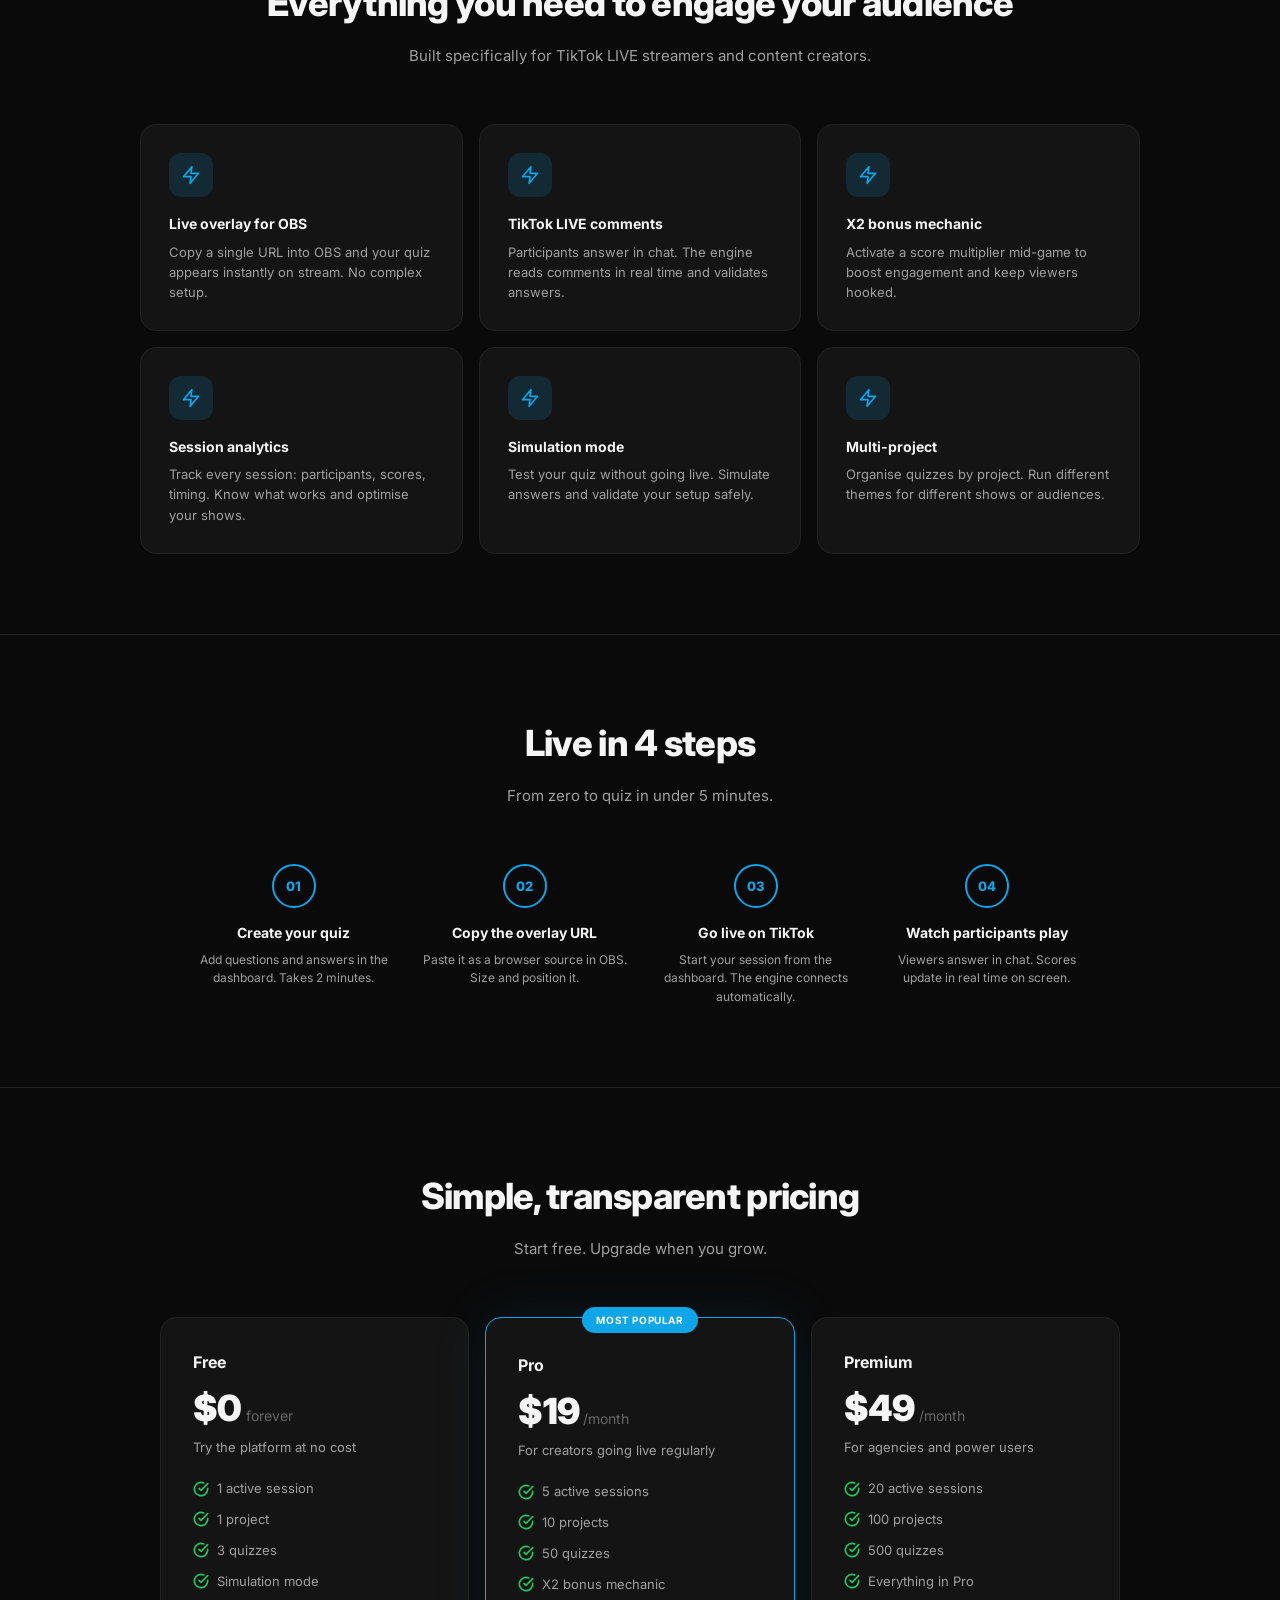
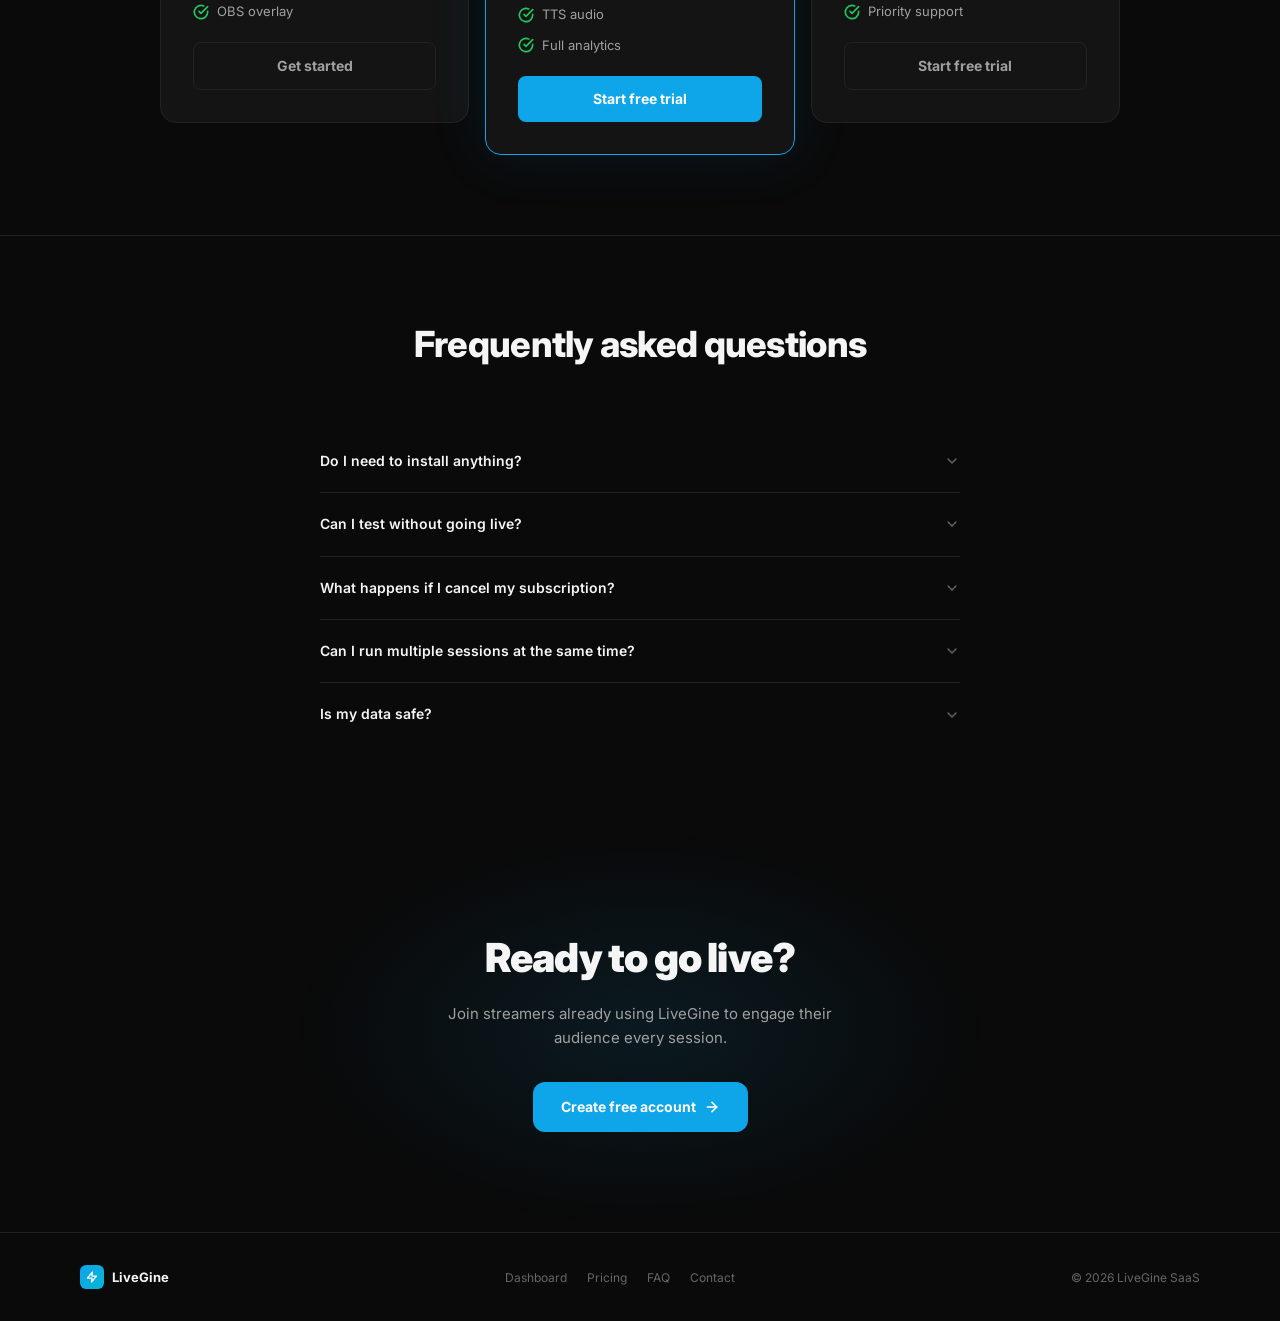
==== commit d5c7d6d1: "Update landing page dynamic content" ====
--- a/deploy/landing/index.html
+++ b/deploy/landing/index.html
@@ -199,14 +199,14 @@
   <div class="nav-inner">
     <a href="/" class="nav-brand">
       <div class="nav-logo"><svg xmlns="http://www.w3.org/2000/svg" viewBox="0 0 24 24" fill="none" stroke="currentColor" stroke-width="2.5" stroke-linecap="round" stroke-linejoin="round"><polygon points="13 2 3 14 12 14 11 22 21 10 12 10 13 2"/></svg></div>
-      <span class="nav-name">LiveGine</span>
+      <span class="nav-name" data-cfg="brandName">LiveGine</span>
     </a>
     <div class="nav-links">
       <a href="#features" class="nav-link hide-mobile">Features</a>
       <a href="#pricing" class="nav-link hide-mobile">Pricing</a>
       <a href="#faq" class="nav-link hide-mobile">FAQ</a>
-      <a href="https://app.livegine.com" class="nav-link">Log in</a>
-      <a href="https://app.livegine.com" class="nav-cta">Start free</a>
+      <a href="#" class="nav-link" data-cfg-href="dashboardUrl">Log in</a>
+      <a href="#" class="nav-cta" data-cfg-href="dashboardUrl">Start free</a>
     </div>
   </div>
 </nav>
@@ -218,7 +218,7 @@
   <div class="hero-content">
     <div class="hero-badge animate-in">
       <svg xmlns="http://www.w3.org/2000/svg" viewBox="0 0 24 24" fill="none" stroke="currentColor" stroke-width="2" stroke-linecap="round" stroke-linejoin="round"><polygon points="5 3 19 12 5 21 5 3"/></svg>
-      Interactive live quiz experiences for your audience
+      <span data-cfg="tagline">Interactive live quiz experiences for your audience</span>
     </div>
     <h1 class="animate-in delay-1">
       Run live quizzes on<br><span class="accent">TikTok LIVE</span> directly in OBS
@@ -227,11 +227,11 @@
       Create quizzes, launch sessions, and let your viewers compete in real time through chat. No coding, no plugins — just a URL in OBS.
     </p>
     <div class="hero-actions animate-in delay-3">
-      <a href="https://app.livegine.com" class="btn-primary">
+      <a href="#" class="btn-primary" data-cfg-href="dashboardUrl">
         Start for free
         <svg xmlns="http://www.w3.org/2000/svg" viewBox="0 0 24 24" fill="none" stroke="currentColor" stroke-width="2.5" stroke-linecap="round" stroke-linejoin="round"><line x1="5" y1="12" x2="19" y2="12"/><polyline points="12 5 19 12 12 19"/></svg>
       </a>
-      <a href="https://app.livegine.com" class="btn-secondary">Open the app</a>
+      <a href="#" class="btn-secondary" data-cfg-href="dashboardUrl">Open the app</a>
     </div>
     <p class="hero-note">Free forever. No credit card required.</p>
   </div>
@@ -294,38 +294,7 @@
     <h2>Everything you need to engage your audience</h2>
     <p>Built specifically for TikTok LIVE streamers and content creators.</p>
   </div>
-  <div class="features-grid">
-    <div class="feature-card">
-      <div class="feature-icon"><svg xmlns="http://www.w3.org/2000/svg" viewBox="0 0 24 24" fill="none" stroke="currentColor" stroke-width="2" stroke-linecap="round" stroke-linejoin="round"><rect x="2" y="3" width="20" height="14" rx="2" ry="2"/><line x1="8" y1="21" x2="16" y2="21"/><line x1="12" y1="17" x2="12" y2="21"/><polygon points="10 8 16 11 10 14 10 8" fill="currentColor"/></svg></div>
-      <h3>Live overlay for OBS</h3>
-      <p>Copy a single URL into OBS and your quiz appears instantly on stream. No complex setup.</p>
-    </div>
-    <div class="feature-card">
-      <div class="feature-icon"><svg xmlns="http://www.w3.org/2000/svg" viewBox="0 0 24 24" fill="none" stroke="currentColor" stroke-width="2" stroke-linecap="round" stroke-linejoin="round"><path d="M17 21v-2a4 4 0 0 0-4-4H5a4 4 0 0 0-4 4v2"/><circle cx="9" cy="7" r="4"/><path d="M23 21v-2a4 4 0 0 0-3-3.87"/><path d="M16 3.13a4 4 0 0 1 0 7.75"/></svg></div>
-      <h3>TikTok LIVE comments</h3>
-      <p>Participants answer in chat. The engine reads comments in real time and validates answers.</p>
-    </div>
-    <div class="feature-card">
-      <div class="feature-icon"><svg xmlns="http://www.w3.org/2000/svg" viewBox="0 0 24 24" fill="none" stroke="currentColor" stroke-width="2" stroke-linecap="round" stroke-linejoin="round"><path d="m12 3-1.912 5.813a2 2 0 0 1-1.275 1.275L3 12l5.813 1.912a2 2 0 0 1 1.275 1.275L12 21l1.912-5.813a2 2 0 0 1 1.275-1.275L21 12l-5.813-1.912a2 2 0 0 1-1.275-1.275L12 3Z"/></svg></div>
-      <h3>X2 bonus mechanic</h3>
-      <p>Activate a score multiplier mid-game to boost engagement and keep viewers hooked.</p>
-    </div>
-    <div class="feature-card">
-      <div class="feature-icon"><svg xmlns="http://www.w3.org/2000/svg" viewBox="0 0 24 24" fill="none" stroke="currentColor" stroke-width="2" stroke-linecap="round" stroke-linejoin="round"><line x1="18" y1="20" x2="18" y2="10"/><line x1="12" y1="20" x2="12" y2="4"/><line x1="6" y1="20" x2="6" y2="14"/></svg></div>
-      <h3>Session analytics</h3>
-      <p>Track every session: participants, scores, timing. Know what works and optimise your shows.</p>
-    </div>
-    <div class="feature-card">
-      <div class="feature-icon"><svg xmlns="http://www.w3.org/2000/svg" viewBox="0 0 24 24" fill="none" stroke="currentColor" stroke-width="2" stroke-linecap="round" stroke-linejoin="round"><circle cx="12" cy="12" r="10"/><line x1="2" y1="12" x2="22" y2="12"/><path d="M12 2a15.3 15.3 0 0 1 4 10 15.3 15.3 0 0 1-4 10 15.3 15.3 0 0 1-4-10 15.3 15.3 0 0 1 4-10z"/></svg></div>
-      <h3>Simulation mode</h3>
-      <p>Test your quiz without going live. Simulate answers and validate your setup safely.</p>
-    </div>
-    <div class="feature-card">
-      <div class="feature-icon"><svg xmlns="http://www.w3.org/2000/svg" viewBox="0 0 24 24" fill="none" stroke="currentColor" stroke-width="2" stroke-linecap="round" stroke-linejoin="round"><path d="M12 22s8-4 8-10V5l-8-3-8 3v7c0 6 8 10 8 10z"/></svg></div>
-      <h3>Multi-project</h3>
-      <p>Organise quizzes by project. Run different themes for different shows or audiences.</p>
-    </div>
-  </div>
+  <div class="features-grid" id="features-grid"></div>
 </section>
 
 <!-- ── Steps ────────────────────────────────────────────────────────────────── -->
@@ -334,28 +303,7 @@
     <h2>Live in 4 steps</h2>
     <p>From zero to quiz in under 5 minutes.</p>
   </div>
-  <div class="steps-grid">
-    <div class="step">
-      <div class="step-num">01</div>
-      <h3>Create your quiz</h3>
-      <p>Add questions and answers in the dashboard. Takes 2 minutes.</p>
-    </div>
-    <div class="step">
-      <div class="step-num">02</div>
-      <h3>Copy the overlay URL</h3>
-      <p>Paste it as a browser source in OBS. Size and position it.</p>
-    </div>
-    <div class="step">
-      <div class="step-num">03</div>
-      <h3>Go live on TikTok</h3>
-      <p>Start your session from the dashboard. The engine connects automatically.</p>
-    </div>
-    <div class="step">
-      <div class="step-num">04</div>
-      <h3>Watch participants play</h3>
-      <p>Viewers answer in chat. Scores update in real time on screen.</p>
-    </div>
-  </div>
+  <div class="steps-grid" id="steps-grid"></div>
 </section>
 
 <!-- ── Pricing ──────────────────────────────────────────────────────────────── -->
@@ -364,58 +312,7 @@
     <h2>Simple, transparent pricing</h2>
     <p>Start free. Upgrade when you grow.</p>
   </div>
-  <div class="pricing-grid">
-    <!-- Free -->
-    <div class="plan">
-      <div class="plan-header">
-        <h3>Free</h3>
-        <div class="plan-price"><span class="amount">$0</span><span class="period">forever</span></div>
-        <p class="plan-tagline">Try the platform at no cost</p>
-      </div>
-      <ul class="plan-features">
-        <li><svg xmlns="http://www.w3.org/2000/svg" viewBox="0 0 24 24" fill="none" stroke="currentColor" stroke-width="2.5" stroke-linecap="round" stroke-linejoin="round"><path d="M22 11.08V12a10 10 0 1 1-5.93-9.14"/><polyline points="22 4 12 14.01 9 11.01"/></svg>1 active session</li>
-        <li><svg xmlns="http://www.w3.org/2000/svg" viewBox="0 0 24 24" fill="none" stroke="currentColor" stroke-width="2.5" stroke-linecap="round" stroke-linejoin="round"><path d="M22 11.08V12a10 10 0 1 1-5.93-9.14"/><polyline points="22 4 12 14.01 9 11.01"/></svg>1 project</li>
-        <li><svg xmlns="http://www.w3.org/2000/svg" viewBox="0 0 24 24" fill="none" stroke="currentColor" stroke-width="2.5" stroke-linecap="round" stroke-linejoin="round"><path d="M22 11.08V12a10 10 0 1 1-5.93-9.14"/><polyline points="22 4 12 14.01 9 11.01"/></svg>3 quizzes</li>
-        <li><svg xmlns="http://www.w3.org/2000/svg" viewBox="0 0 24 24" fill="none" stroke="currentColor" stroke-width="2.5" stroke-linecap="round" stroke-linejoin="round"><path d="M22 11.08V12a10 10 0 1 1-5.93-9.14"/><polyline points="22 4 12 14.01 9 11.01"/></svg>Simulation mode</li>
-        <li><svg xmlns="http://www.w3.org/2000/svg" viewBox="0 0 24 24" fill="none" stroke="currentColor" stroke-width="2.5" stroke-linecap="round" stroke-linejoin="round"><path d="M22 11.08V12a10 10 0 1 1-5.93-9.14"/><polyline points="22 4 12 14.01 9 11.01"/></svg>OBS overlay</li>
-      </ul>
-      <a href="https://app.livegine.com" class="plan-cta secondary">Get started</a>
-    </div>
-    <!-- Pro -->
-    <div class="plan popular">
-      <div class="plan-badge"><span>Most popular</span></div>
-      <div class="plan-header">
-        <h3>Pro</h3>
-        <div class="plan-price"><span class="amount">$19</span><span class="period">/month</span></div>
-        <p class="plan-tagline">For creators going live regularly</p>
-      </div>
-      <ul class="plan-features">
-        <li><svg xmlns="http://www.w3.org/2000/svg" viewBox="0 0 24 24" fill="none" stroke="currentColor" stroke-width="2.5" stroke-linecap="round" stroke-linejoin="round"><path d="M22 11.08V12a10 10 0 1 1-5.93-9.14"/><polyline points="22 4 12 14.01 9 11.01"/></svg>5 active sessions</li>
-        <li><svg xmlns="http://www.w3.org/2000/svg" viewBox="0 0 24 24" fill="none" stroke="currentColor" stroke-width="2.5" stroke-linecap="round" stroke-linejoin="round"><path d="M22 11.08V12a10 10 0 1 1-5.93-9.14"/><polyline points="22 4 12 14.01 9 11.01"/></svg>10 projects</li>
-        <li><svg xmlns="http://www.w3.org/2000/svg" viewBox="0 0 24 24" fill="none" stroke="currentColor" stroke-width="2.5" stroke-linecap="round" stroke-linejoin="round"><path d="M22 11.08V12a10 10 0 1 1-5.93-9.14"/><polyline points="22 4 12 14.01 9 11.01"/></svg>50 quizzes</li>
-        <li><svg xmlns="http://www.w3.org/2000/svg" viewBox="0 0 24 24" fill="none" stroke="currentColor" stroke-width="2.5" stroke-linecap="round" stroke-linejoin="round"><path d="M22 11.08V12a10 10 0 1 1-5.93-9.14"/><polyline points="22 4 12 14.01 9 11.01"/></svg>X2 bonus mechanic</li>
-        <li><svg xmlns="http://www.w3.org/2000/svg" viewBox="0 0 24 24" fill="none" stroke="currentColor" stroke-width="2.5" stroke-linecap="round" stroke-linejoin="round"><path d="M22 11.08V12a10 10 0 1 1-5.93-9.14"/><polyline points="22 4 12 14.01 9 11.01"/></svg>TTS audio</li>
-        <li><svg xmlns="http://www.w3.org/2000/svg" viewBox="0 0 24 24" fill="none" stroke="currentColor" stroke-width="2.5" stroke-linecap="round" stroke-linejoin="round"><path d="M22 11.08V12a10 10 0 1 1-5.93-9.14"/><polyline points="22 4 12 14.01 9 11.01"/></svg>Full analytics</li>
-      </ul>
-      <a href="https://app.livegine.com" class="plan-cta primary">Start free trial</a>
-    </div>
-    <!-- Premium -->
-    <div class="plan">
-      <div class="plan-header">
-        <h3>Premium</h3>
-        <div class="plan-price"><span class="amount">$49</span><span class="period">/month</span></div>
-        <p class="plan-tagline">For agencies and power users</p>
-      </div>
-      <ul class="plan-features">
-        <li><svg xmlns="http://www.w3.org/2000/svg" viewBox="0 0 24 24" fill="none" stroke="currentColor" stroke-width="2.5" stroke-linecap="round" stroke-linejoin="round"><path d="M22 11.08V12a10 10 0 1 1-5.93-9.14"/><polyline points="22 4 12 14.01 9 11.01"/></svg>20 active sessions</li>
-        <li><svg xmlns="http://www.w3.org/2000/svg" viewBox="0 0 24 24" fill="none" stroke="currentColor" stroke-width="2.5" stroke-linecap="round" stroke-linejoin="round"><path d="M22 11.08V12a10 10 0 1 1-5.93-9.14"/><polyline points="22 4 12 14.01 9 11.01"/></svg>100 projects</li>
-        <li><svg xmlns="http://www.w3.org/2000/svg" viewBox="0 0 24 24" fill="none" stroke="currentColor" stroke-width="2.5" stroke-linecap="round" stroke-linejoin="round"><path d="M22 11.08V12a10 10 0 1 1-5.93-9.14"/><polyline points="22 4 12 14.01 9 11.01"/></svg>500 quizzes</li>
-        <li><svg xmlns="http://www.w3.org/2000/svg" viewBox="0 0 24 24" fill="none" stroke="currentColor" stroke-width="2.5" stroke-linecap="round" stroke-linejoin="round"><path d="M22 11.08V12a10 10 0 1 1-5.93-9.14"/><polyline points="22 4 12 14.01 9 11.01"/></svg>Everything in Pro</li>
-        <li><svg xmlns="http://www.w3.org/2000/svg" viewBox="0 0 24 24" fill="none" stroke="currentColor" stroke-width="2.5" stroke-linecap="round" stroke-linejoin="round"><path d="M22 11.08V12a10 10 0 1 1-5.93-9.14"/><polyline points="22 4 12 14.01 9 11.01"/></svg>Priority support</li>
-      </ul>
-      <a href="https://app.livegine.com" class="plan-cta secondary">Start free trial</a>
-    </div>
-  </div>
+  <div class="pricing-grid" id="pricing-grid"></div>
 </section>
 
 <!-- ── FAQ ──────────────────────────────────────────────────────────────────── -->
@@ -423,43 +320,7 @@
   <div class="section-header">
     <h2>Frequently asked questions</h2>
   </div>
-  <div class="faq-list">
-    <div class="faq-item">
-      <button class="faq-q" onclick="this.parentElement.classList.toggle('open')">
-        Do I need to install anything?
-        <svg xmlns="http://www.w3.org/2000/svg" viewBox="0 0 24 24" fill="none" stroke="currentColor" stroke-width="2" stroke-linecap="round" stroke-linejoin="round"><polyline points="6 9 12 15 18 9"/></svg>
-      </button>
-      <div class="faq-a">No. The dashboard is fully browser-based. Only OBS is needed on your streaming computer to display the overlay.</div>
-    </div>
-    <div class="faq-item">
-      <button class="faq-q" onclick="this.parentElement.classList.toggle('open')">
-        Can I test without going live?
-        <svg xmlns="http://www.w3.org/2000/svg" viewBox="0 0 24 24" fill="none" stroke="currentColor" stroke-width="2" stroke-linecap="round" stroke-linejoin="round"><polyline points="6 9 12 15 18 9"/></svg>
-      </button>
-      <div class="faq-a">Yes. Simulation mode lets you run a full quiz session without a TikTok LIVE, so you can rehearse and validate your setup.</div>
-    </div>
-    <div class="faq-item">
-      <button class="faq-q" onclick="this.parentElement.classList.toggle('open')">
-        What happens if I cancel my subscription?
-        <svg xmlns="http://www.w3.org/2000/svg" viewBox="0 0 24 24" fill="none" stroke="currentColor" stroke-width="2" stroke-linecap="round" stroke-linejoin="round"><polyline points="6 9 12 15 18 9"/></svg>
-      </button>
-      <div class="faq-a">Your account reverts to the Free plan at the end of the billing period. You keep access to your projects and quizzes.</div>
-    </div>
-    <div class="faq-item">
-      <button class="faq-q" onclick="this.parentElement.classList.toggle('open')">
-        Can I run multiple sessions at the same time?
-        <svg xmlns="http://www.w3.org/2000/svg" viewBox="0 0 24 24" fill="none" stroke="currentColor" stroke-width="2" stroke-linecap="round" stroke-linejoin="round"><polyline points="6 9 12 15 18 9"/></svg>
-      </button>
-      <div class="faq-a">Yes, on Pro and Premium plans. Each session runs in full isolation with its own overlay URL and quiz engine.</div>
-    </div>
-    <div class="faq-item">
-      <button class="faq-q" onclick="this.parentElement.classList.toggle('open')">
-        Is my data safe?
-        <svg xmlns="http://www.w3.org/2000/svg" viewBox="0 0 24 24" fill="none" stroke="currentColor" stroke-width="2" stroke-linecap="round" stroke-linejoin="round"><polyline points="6 9 12 15 18 9"/></svg>
-      </button>
-      <div class="faq-a">Yes. Each user's data is isolated. Sessions, quizzes and scores are stored securely and never shared.</div>
-    </div>
-  </div>
+  <div class="faq-list" id="faq-list"></div>
 </section>
 
 <!-- ── Final CTA ───────────────────────────────────────────────────────────── -->
@@ -467,8 +328,8 @@
   <div class="final-cta-glow"></div>
   <div class="final-cta-content">
     <h2>Ready to go live?</h2>
-    <p>Join streamers already using LiveGine to engage their audience every session.</p>
-    <a href="https://app.livegine.com" class="btn-primary">
+    <p>Join streamers already using <span data-cfg="brandName">LiveGine</span> to engage their audience every session.</p>
+    <a href="#" class="btn-primary" data-cfg-href="dashboardUrl">
       Create free account
       <svg xmlns="http://www.w3.org/2000/svg" viewBox="0 0 24 24" fill="none" stroke="currentColor" stroke-width="2.5" stroke-linecap="round" stroke-linejoin="round"><line x1="5" y1="12" x2="19" y2="12"/><polyline points="12 5 19 12 12 19"/></svg>
     </a>
@@ -480,33 +341,219 @@
   <div class="footer-inner">
     <div class="footer-brand">
       <div class="footer-logo"><svg xmlns="http://www.w3.org/2000/svg" viewBox="0 0 24 24" fill="none" stroke="currentColor" stroke-width="2.5" stroke-linecap="round" stroke-linejoin="round"><polygon points="13 2 3 14 12 14 11 22 21 10 12 10 13 2"/></svg></div>
-      <span class="footer-name">LiveGine</span>
+      <span class="footer-name" data-cfg="brandName">LiveGine</span>
     </div>
     <div class="footer-links">
-      <a href="https://app.livegine.com">Dashboard</a>
+      <a href="#" data-cfg-href="dashboardUrl">Dashboard</a>
       <a href="#pricing">Pricing</a>
       <a href="#faq">FAQ</a>
-      <a href="mailto:support@livegine.com">Contact</a>
-    </div>
-    <p class="footer-copy" id="footer-year"></p>
+      <a href="mailto:support@livegine.com" id="footer-contact">Contact</a>
+    </div>
+    <p class="footer-copy" id="footer-copy"></p>
   </div>
 </footer>
 
 <script>
-// Nav scroll effect
-const nav=document.getElementById('nav');
-window.addEventListener('scroll',()=>{nav.classList.toggle('scrolled',window.scrollY>20)},{passive:true});
-
-// Footer year
-document.getElementById('footer-year').textContent='\u00A9 '+new Date().getFullYear()+' LiveGine SaaS';
-
-// Intersection observer for scroll animations
-if('IntersectionObserver' in window){
-  const obs=new IntersectionObserver((entries)=>{
-    entries.forEach(e=>{if(e.isIntersecting){e.target.classList.add('animate-in');obs.unobserve(e.target)}});
-  },{threshold:.15});
-  document.querySelectorAll('.feature-card,.benefit,.step,.plan').forEach(el=>obs.observe(el));
-}
+(function() {
+  'use strict';
+
+  // ── SVGs used in dynamic content ──────────────────────────────────────────
+  var CHECK_SVG = '<svg xmlns="http://www.w3.org/2000/svg" viewBox="0 0 24 24" fill="none" stroke="currentColor" stroke-width="2.5" stroke-linecap="round" stroke-linejoin="round"><path d="M22 11.08V12a10 10 0 1 1-5.93-9.14"/><polyline points="22 4 12 14.01 9 11.01"/></svg>';
+  var CHEVRON_SVG = '<svg xmlns="http://www.w3.org/2000/svg" viewBox="0 0 24 24" fill="none" stroke="currentColor" stroke-width="2" stroke-linecap="round" stroke-linejoin="round"><polyline points="6 9 12 15 18 9"/></svg>';
+  var FEATURE_ICON_SVG = '<svg xmlns="http://www.w3.org/2000/svg" viewBox="0 0 24 24" fill="none" stroke="currentColor" stroke-width="2" stroke-linecap="round" stroke-linejoin="round"><polygon points="13 2 3 14 12 14 11 22 21 10 12 10 13 2"/></svg>';
+
+  // ── Hardcoded defaults (render immediately, overwritten by API) ───────────
+  var DEFAULTS = {
+    brand: {
+      name: 'LiveGine',
+      tagline: 'Interactive live quiz experiences for your audience',
+      legalName: 'LiveGine SaaS',
+      supportEmail: 'support@livegine.com',
+      dashboardUrl: 'https://app.livegine.com'
+    },
+    plans: [
+      { code:'free', name:'Free', price:'$0', period:'forever', tagline:'Try the platform at no cost', recommended:false, cta:'Get started',
+        features:['1 active session','1 project','3 quizzes','Simulation mode','OBS overlay'] },
+      { code:'pro', name:'Pro', price:'$19', period:'/month', tagline:'For creators going live regularly', recommended:true, cta:'Start free trial',
+        features:['5 active sessions','10 projects','50 quizzes','X2 bonus mechanic','TTS audio','Full analytics'] },
+      { code:'premium', name:'Premium', price:'$49', period:'/month', tagline:'For agencies and power users', recommended:false, cta:'Start free trial',
+        features:['20 active sessions','100 projects','500 quizzes','Everything in Pro','Priority support'] }
+    ],
+    landing: {
+      features: [
+        { title:'Live overlay for OBS', description:'Copy a single URL into OBS and your quiz appears instantly on stream. No complex setup.' },
+        { title:'TikTok LIVE comments', description:'Participants answer in chat. The engine reads comments in real time and validates answers.' },
+        { title:'X2 bonus mechanic', description:'Activate a score multiplier mid-game to boost engagement and keep viewers hooked.' },
+        { title:'Session analytics', description:'Track every session: participants, scores, timing. Know what works and optimise your shows.' },
+        { title:'Simulation mode', description:'Test your quiz without going live. Simulate answers and validate your setup safely.' },
+        { title:'Multi-project', description:'Organise quizzes by project. Run different themes for different shows or audiences.' }
+      ],
+      steps: [
+        { step:'01', title:'Create your quiz', description:'Add questions and answers in the dashboard. Takes 2 minutes.' },
+        { step:'02', title:'Copy the overlay URL', description:'Paste it as a browser source in OBS. Size and position it.' },
+        { step:'03', title:'Go live on TikTok', description:'Start your session from the dashboard. The engine connects automatically.' },
+        { step:'04', title:'Watch participants play', description:'Viewers answer in chat. Scores update in real time on screen.' }
+      ],
+      faq: [
+        { q:'Do I need to install anything?', a:'No. The dashboard is fully browser-based. Only OBS is needed on your streaming computer to display the overlay.' },
+        { q:'Can I test without going live?', a:'Yes. Simulation mode lets you run a full quiz session without a TikTok LIVE, so you can rehearse and validate your setup.' },
+        { q:'What happens if I cancel my subscription?', a:'Your account reverts to the Free plan at the end of the billing period. You keep access to your projects and quizzes.' },
+        { q:'Can I run multiple sessions at the same time?', a:'Yes, on Pro and Premium plans. Each session runs in full isolation with its own overlay URL and quiz engine.' },
+        { q:'Is my data safe?', a:'Yes. Each user\'s data is isolated. Sessions, quizzes and scores are stored securely and never shared.' }
+      ]
+    }
+  };
+
+  // ── Escape HTML ───────────────────────────────────────────────────────────
+  function esc(s) {
+    var d = document.createElement('div');
+    d.textContent = s;
+    return d.innerHTML;
+  }
+
+  // ── Render functions ──────────────────────────────────────────────────────
+  function renderFeatures(features) {
+    var grid = document.getElementById('features-grid');
+    if (!grid) return;
+    grid.innerHTML = features.map(function(f) {
+      return '<div class="feature-card">' +
+        '<div class="feature-icon">' + FEATURE_ICON_SVG + '</div>' +
+        '<h3>' + esc(f.title) + '</h3>' +
+        '<p>' + esc(f.description) + '</p>' +
+        '</div>';
+    }).join('');
+  }
+
+  function renderSteps(steps) {
+    var grid = document.getElementById('steps-grid');
+    if (!grid) return;
+    grid.innerHTML = steps.map(function(s) {
+      return '<div class="step">' +
+        '<div class="step-num">' + esc(s.step) + '</div>' +
+        '<h3>' + esc(s.title) + '</h3>' +
+        '<p>' + esc(s.description) + '</p>' +
+        '</div>';
+    }).join('');
+  }
+
+  function renderPlans(plans, dashboardUrl) {
+    var grid = document.getElementById('pricing-grid');
+    if (!grid) return;
+    grid.innerHTML = plans.map(function(p) {
+      var isPopular = p.recommended;
+      var cls = 'plan' + (isPopular ? ' popular' : '');
+      var badge = isPopular ? '<div class="plan-badge"><span>Most popular</span></div>' : '';
+      var ctaCls = isPopular ? 'plan-cta primary' : 'plan-cta secondary';
+      var featuresHtml = (p.features || []).map(function(f) {
+        return '<li>' + CHECK_SVG + esc(f) + '</li>';
+      }).join('');
+      return '<div class="' + cls + '">' +
+        badge +
+        '<div class="plan-header">' +
+          '<h3>' + esc(p.name) + '</h3>' +
+          '<div class="plan-price"><span class="amount">' + esc(p.price) + '</span><span class="period">' + esc(p.period) + '</span></div>' +
+          '<p class="plan-tagline">' + esc(p.tagline || p.description || '') + '</p>' +
+        '</div>' +
+        '<ul class="plan-features">' + featuresHtml + '</ul>' +
+        '<a href="' + esc(dashboardUrl) + '" class="' + ctaCls + '">' + esc(p.cta || 'Get started') + '</a>' +
+        '</div>';
+    }).join('');
+  }
+
+  function renderFaq(faqItems) {
+    var list = document.getElementById('faq-list');
+    if (!list) return;
+    list.innerHTML = faqItems.map(function(f) {
+      return '<div class="faq-item">' +
+        '<button class="faq-q" onclick="this.parentElement.classList.toggle(\'open\')">' +
+          esc(f.q) + CHEVRON_SVG +
+        '</button>' +
+        '<div class="faq-a">' + esc(f.a) + '</div>' +
+        '</div>';
+    }).join('');
+  }
+
+  function applyBrand(brand) {
+    var name = brand.name || DEFAULTS.brand.name;
+    var dashboardUrl = brand.dashboardUrl || DEFAULTS.brand.dashboardUrl;
+    var supportEmail = brand.supportEmail || DEFAULTS.brand.supportEmail;
+    var legalName = brand.legalName || DEFAULTS.brand.legalName;
+    var tagline = brand.tagline || DEFAULTS.brand.tagline;
+
+    document.title = name + ' \u2014 ' + tagline;
+    var metaDesc = document.querySelector('meta[name="description"]');
+    if (metaDesc) metaDesc.setAttribute('content', tagline);
+
+    document.querySelectorAll('[data-cfg="brandName"]').forEach(function(el) {
+      el.textContent = name;
+    });
+    document.querySelectorAll('[data-cfg="tagline"]').forEach(function(el) {
+      el.textContent = tagline;
+    });
+    document.querySelectorAll('[data-cfg-href="dashboardUrl"]').forEach(function(el) {
+      el.href = dashboardUrl;
+    });
+
+    var contactLink = document.getElementById('footer-contact');
+    if (contactLink) {
+      contactLink.href = 'mailto:' + supportEmail;
+      contactLink.textContent = 'Contact';
+    }
+
+    var copy = document.getElementById('footer-copy');
+    if (copy) copy.textContent = '\u00A9 ' + new Date().getFullYear() + ' ' + legalName;
+  }
+
+  // ── Initial render with defaults ──────────────────────────────────────────
+  applyBrand(DEFAULTS.brand);
+  renderFeatures(DEFAULTS.landing.features);
+  renderSteps(DEFAULTS.landing.steps);
+  renderPlans(DEFAULTS.plans, DEFAULTS.brand.dashboardUrl);
+  renderFaq(DEFAULTS.landing.faq);
+
+  // ── Fetch config and re-render ────────────────────────────────────────────
+  fetch('/api/config/public', { headers: { 'Accept': 'application/json' } })
+    .then(function(res) {
+      if (!res.ok) throw new Error('HTTP ' + res.status);
+      return res.json();
+    })
+    .then(function(cfg) {
+      if (cfg.brand) applyBrand(cfg.brand);
+      if (cfg.landing && cfg.landing.features) renderFeatures(cfg.landing.features);
+      if (cfg.landing && cfg.landing.steps) renderSteps(cfg.landing.steps);
+      if (cfg.plans) renderPlans(cfg.plans, (cfg.brand && cfg.brand.dashboardUrl) || DEFAULTS.brand.dashboardUrl);
+      if (cfg.landing && cfg.landing.faq) renderFaq(cfg.landing.faq);
+
+      // Re-attach scroll animations for newly rendered elements
+      if ('IntersectionObserver' in window) {
+        var obs = new IntersectionObserver(function(entries) {
+          entries.forEach(function(e) {
+            if (e.isIntersecting) { e.target.classList.add('animate-in'); obs.unobserve(e.target); }
+          });
+        }, { threshold: 0.15 });
+        document.querySelectorAll('.feature-card,.benefit,.step,.plan').forEach(function(el) { obs.observe(el); });
+      }
+    })
+    .catch(function() {
+      // Defaults already rendered, nothing to do
+    });
+
+  // ── Nav scroll effect ─────────────────────────────────────────────────────
+  var nav = document.getElementById('nav');
+  window.addEventListener('scroll', function() {
+    nav.classList.toggle('scrolled', window.scrollY > 20);
+  }, { passive: true });
+
+  // ── Scroll animations for static elements ─────────────────────────────────
+  if ('IntersectionObserver' in window) {
+    var obs = new IntersectionObserver(function(entries) {
+      entries.forEach(function(e) {
+        if (e.isIntersecting) { e.target.classList.add('animate-in'); obs.unobserve(e.target); }
+      });
+    }, { threshold: 0.15 });
+    document.querySelectorAll('.feature-card,.benefit,.step,.plan').forEach(function(el) { obs.observe(el); });
+  }
+})();
 </script>
 </body>
 </html>
